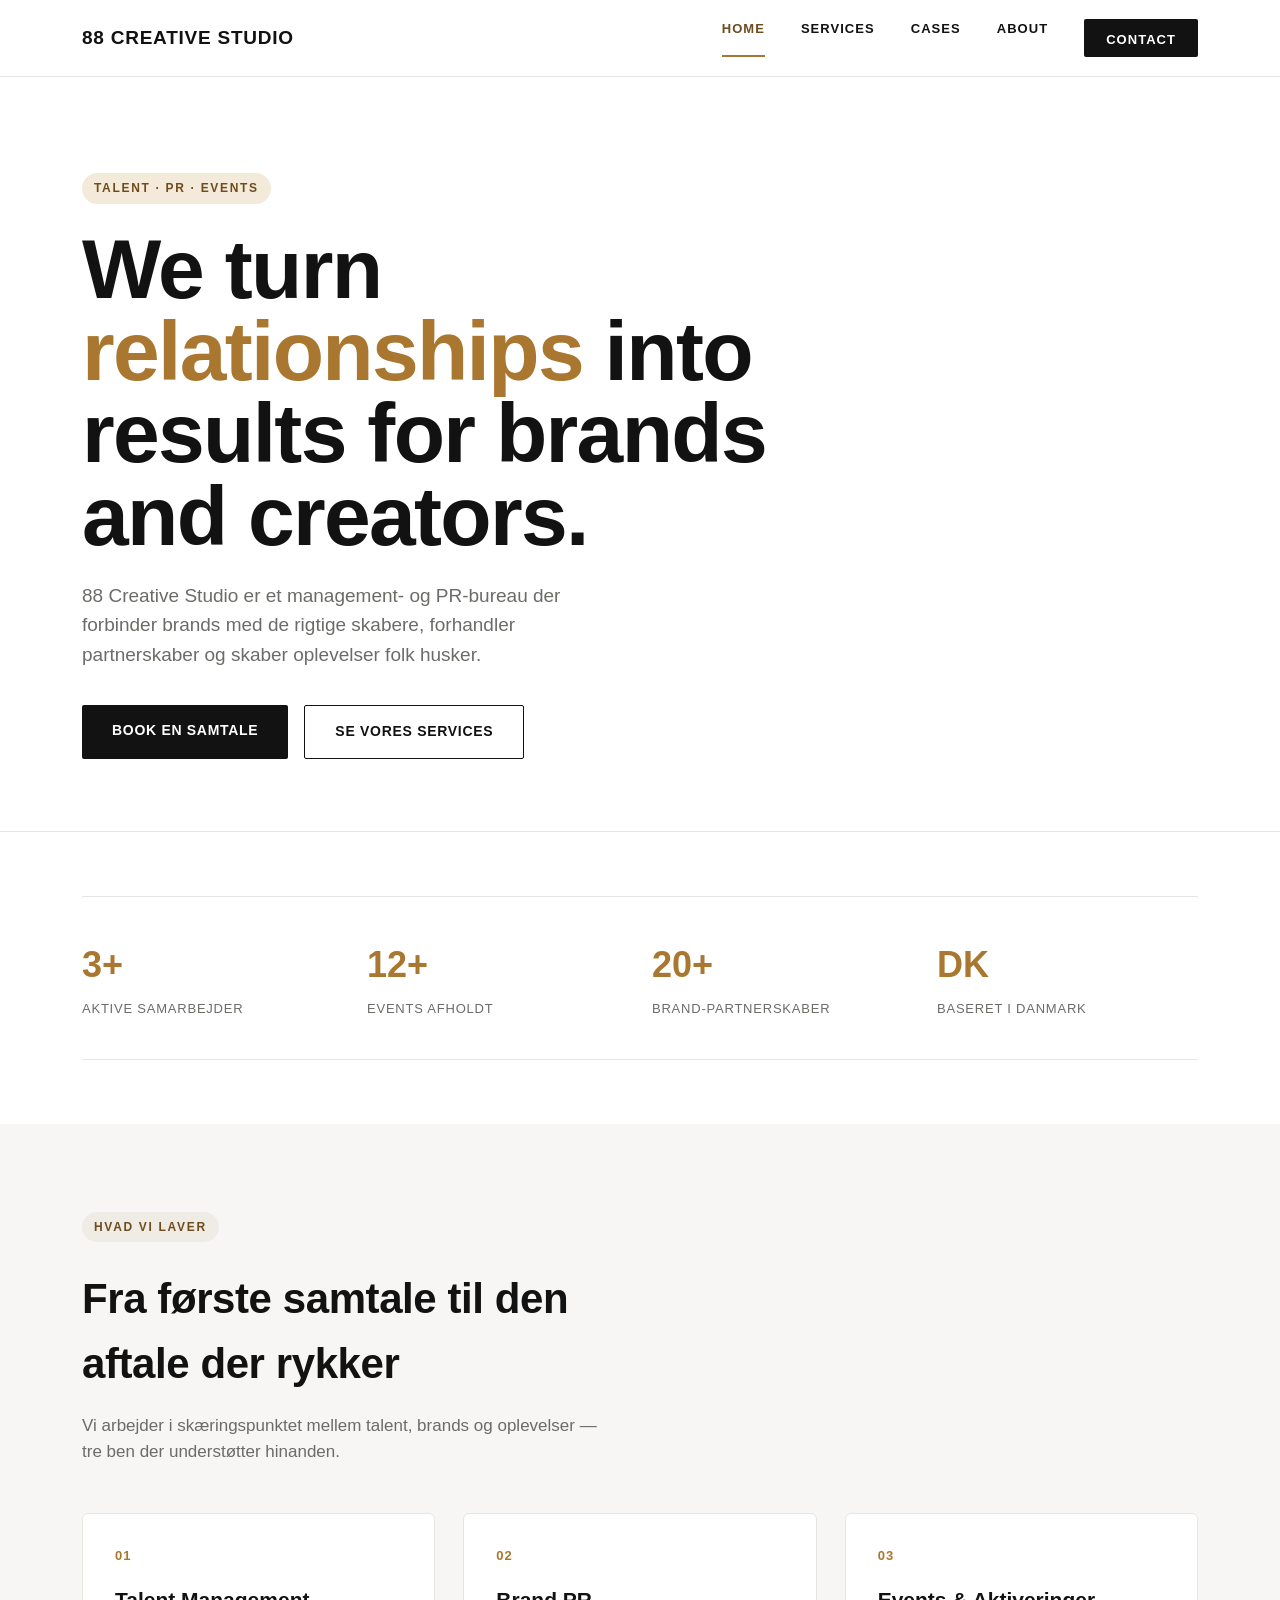
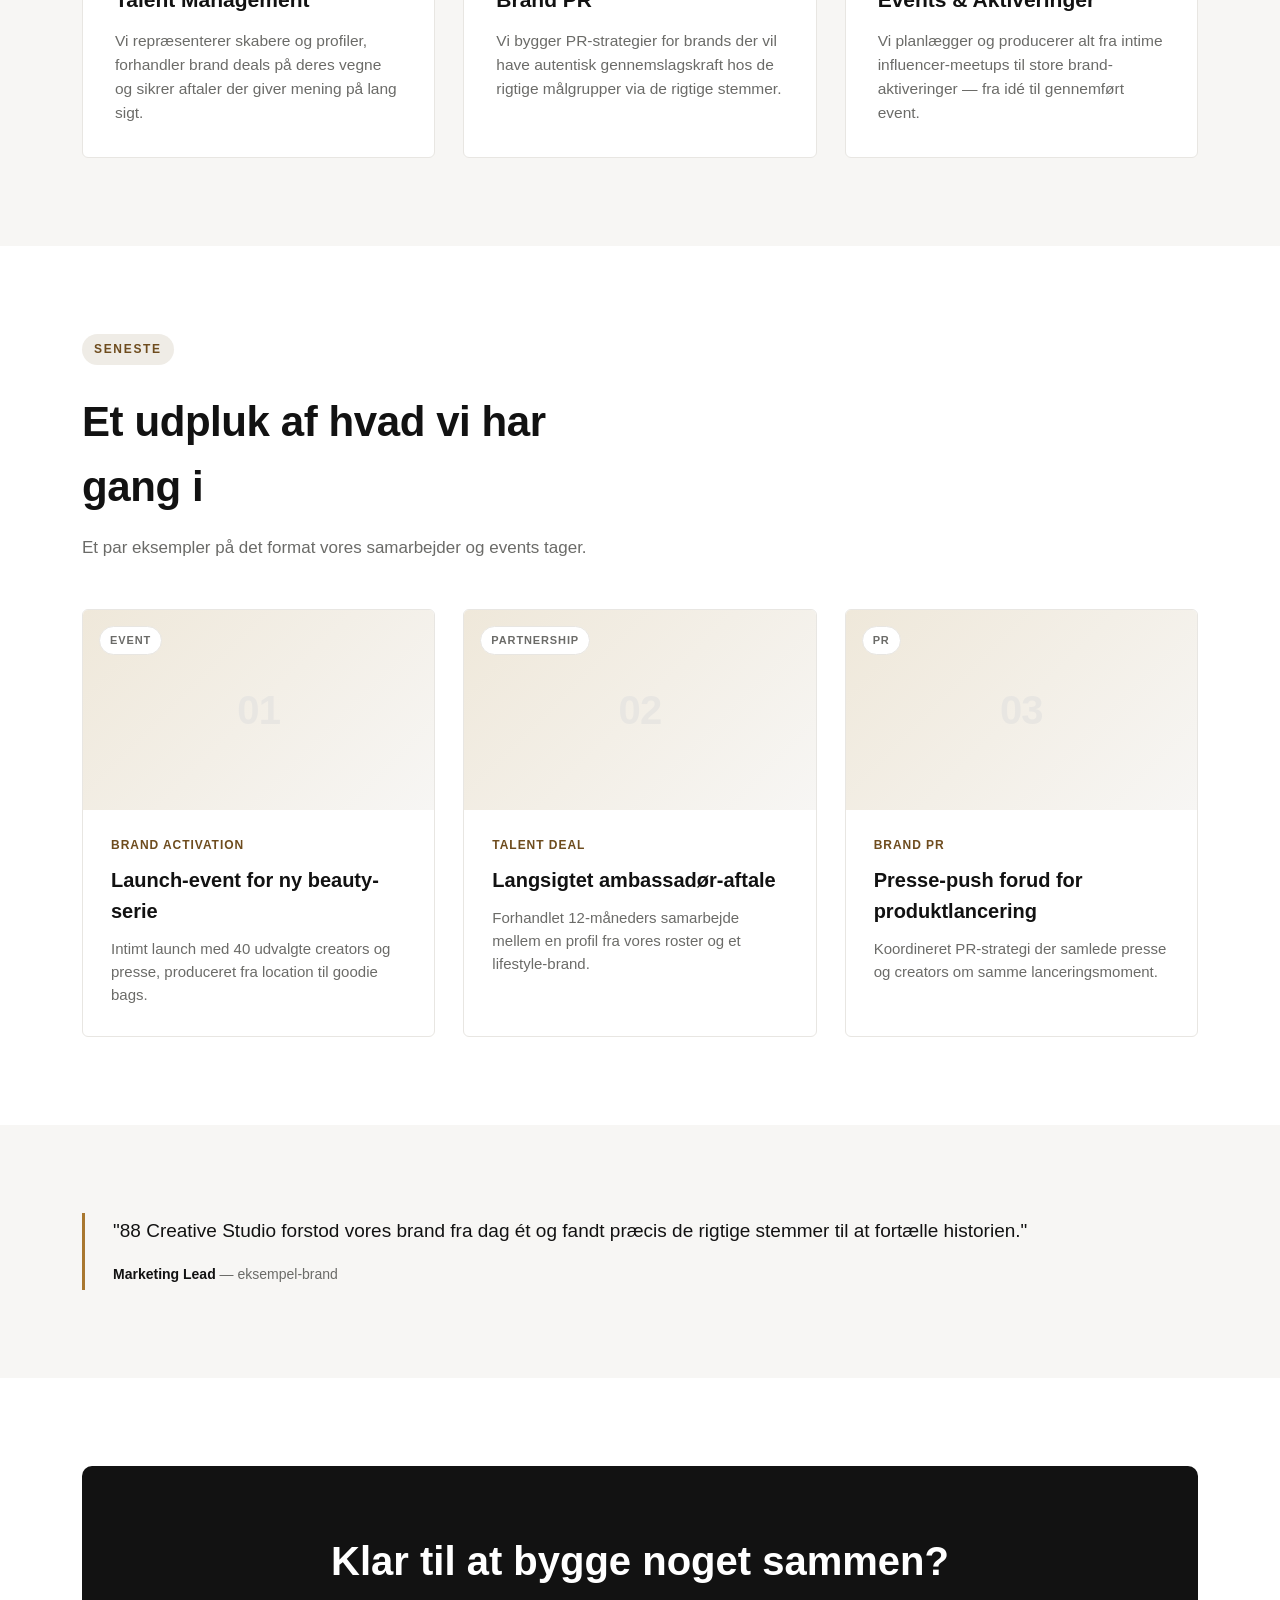
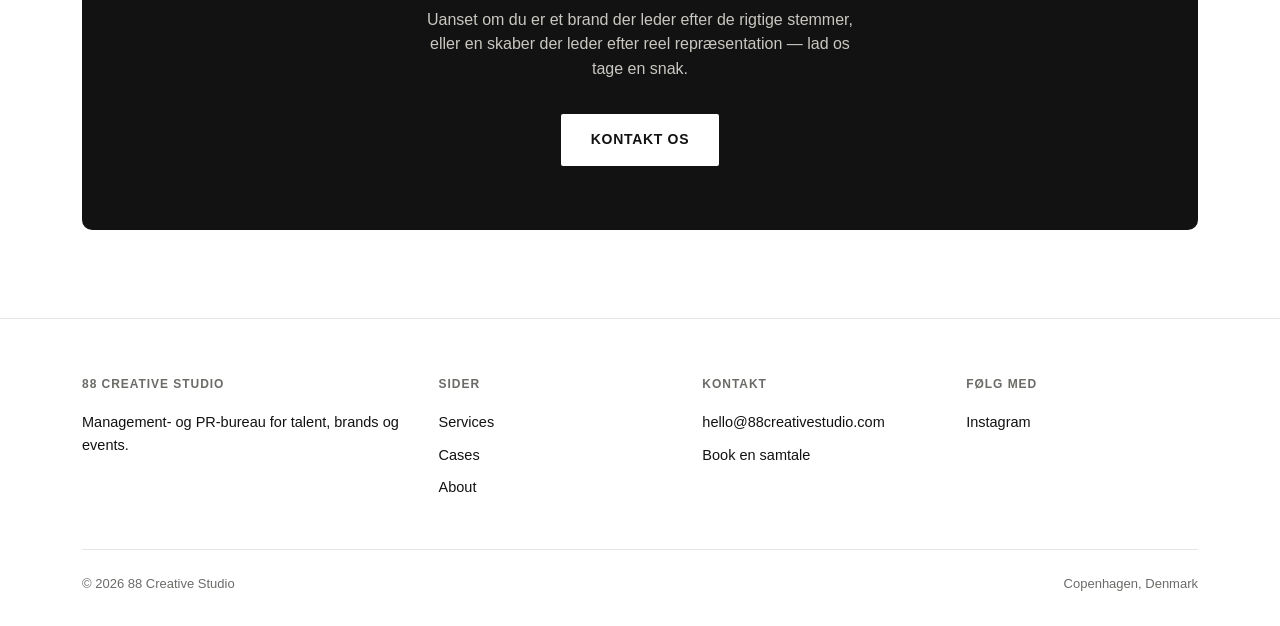
==== index.html @ 0e3fe238 "Remove dot from logo, plain '88 Creative Studio'" ====
<!DOCTYPE html>
<html lang="da">
<head>
<meta charset="UTF-8">
<meta name="viewport" content="width=device-width, initial-scale=1.0">
<title>88 Creative Studio — Talent, PR & Events</title>
<meta name="description" content="88 Creative Studio er et management- og PR-bureau der forbinder brands med skabere, arrangerer events og bygger langsigtede partnerskaber.">
<link rel="stylesheet" href="styles.css">
</head>
<body>

<header class="site-header">
  <div class="wrap">
    <a href="index.html" class="logo">88 Creative Studio</a>
    <nav class="main-nav">
      <a href="index.html" class="active">Home</a>
      <a href="services.html">Services</a>
      <a href="cases.html">Cases</a>
      <a href="about.html">About</a>
      <a href="contact.html" class="nav-cta">Contact</a>
    </nav>
    <button class="nav-toggle" aria-label="Menu"><span></span></button>
  </div>
</header>

<section class="hero">
  <div class="wrap">
    <span class="eyebrow">Talent · PR · Events</span>
    <h1>We turn <em>relationships</em> into results for brands and creators.</h1>
    <p class="lead">88 Creative Studio er et management- og PR-bureau der forbinder brands med de rigtige skabere, forhandler partnerskaber og skaber oplevelser folk husker.</p>
    <div class="hero-actions">
      <a href="contact.html" class="btn btn-primary">Book en samtale</a>
      <a href="services.html" class="btn btn-outline">Se vores services</a>
    </div>
  </div>
</section>

<section class="tight">
  <div class="wrap">
    <div class="stats">
      <div class="stat">
        <div class="figure">3+</div>
        <div class="label">Aktive samarbejder</div>
      </div>
      <div class="stat">
        <div class="figure">12+</div>
        <div class="label">Events afholdt</div>
      </div>
      <div class="stat">
        <div class="figure">20+</div>
        <div class="label">Brand-partnerskaber</div>
      </div>
      <div class="stat">
        <div class="figure">DK</div>
        <div class="label">Baseret i Danmark</div>
      </div>
    </div>
  </div>
</section>

<section class="soft">
  <div class="wrap">
    <div class="section-head">
      <span class="eyebrow">Hvad vi laver</span>
      <h2>Fra første samtale til den aftale der rykker</h2>
      <p>Vi arbejder i skæringspunktet mellem talent, brands og oplevelser — tre ben der understøtter hinanden.</p>
    </div>
    <div class="grid-3">
      <div class="card">
        <span class="num">01</span>
        <h3>Talent Management</h3>
        <p>Vi repræsenterer skabere og profiler, forhandler brand deals på deres vegne og sikrer aftaler der giver mening på lang sigt.</p>
      </div>
      <div class="card">
        <span class="num">02</span>
        <h3>Brand PR</h3>
        <p>Vi bygger PR-strategier for brands der vil have autentisk gennemslagskraft hos de rigtige målgrupper via de rigtige stemmer.</p>
      </div>
      <div class="card">
        <span class="num">03</span>
        <h3>Events & Aktiveringer</h3>
        <p>Vi planlægger og producerer alt fra intime influencer-meetups til store brand-aktiveringer — fra idé til gennemført event.</p>
      </div>
    </div>
  </div>
</section>

<section>
  <div class="wrap">
    <div class="section-head">
      <span class="eyebrow">Seneste</span>
      <h2>Et udpluk af hvad vi har gang i</h2>
      <p>Et par eksempler på det format vores samarbejder og events tager.</p>
    </div>
    <div class="grid-3">
      <div class="case-card">
        <div class="case-media"><span class="tag">Event</span><span class="mono-mark">01</span></div>
        <div class="case-body">
          <div class="kicker">Brand Activation</div>
          <h3>Launch-event for ny beauty-serie</h3>
          <p>Intimt launch med 40 udvalgte creators og presse, produceret fra location til goodie bags.</p>
        </div>
      </div>
      <div class="case-card">
        <div class="case-media"><span class="tag">Partnership</span><span class="mono-mark">02</span></div>
        <div class="case-body">
          <div class="kicker">Talent Deal</div>
          <h3>Langsigtet ambassadør-aftale</h3>
          <p>Forhandlet 12-måneders samarbejde mellem en profil fra vores roster og et lifestyle-brand.</p>
        </div>
      </div>
      <div class="case-card">
        <div class="case-media"><span class="tag">PR</span><span class="mono-mark">03</span></div>
        <div class="case-body">
          <div class="kicker">Brand PR</div>
          <h3>Presse-push forud for produktlancering</h3>
          <p>Koordineret PR-strategi der samlede presse og creators om samme lanceringsmoment.</p>
        </div>
      </div>
    </div>
  </div>
</section>

<section class="soft">
  <div class="wrap">
    <div class="quote-card">
      <p class="quote">"88 Creative Studio forstod vores brand fra dag ét og fandt præcis de rigtige stemmer til at fortælle historien."</p>
      <div class="who"><strong>Marketing Lead</strong> — eksempel-brand</div>
    </div>
  </div>
</section>

<section>
  <div class="wrap">
    <div class="cta-band">
      <h2>Klar til at bygge noget sammen?</h2>
      <p>Uanset om du er et brand der leder efter de rigtige stemmer, eller en skaber der leder efter reel repræsentation — lad os tage en snak.</p>
      <a href="contact.html" class="btn btn-primary" style="background:#fff;color:#121212;">Kontakt os</a>
    </div>
  </div>
</section>

<footer class="site-footer">
  <div class="wrap">
    <div class="footer-grid">
      <div>
        <h4>88 Creative Studio</h4>
        <p class="muted">Management- og PR-bureau for talent, brands og events.</p>
      </div>
      <div>
        <h4>Sider</h4>
        <a href="services.html">Services</a>
        <a href="cases.html">Cases</a>
        <a href="about.html">About</a>
      </div>
      <div>
        <h4>Kontakt</h4>
        <a href="mailto:hello@88creativestudio.com">hello@88creativestudio.com</a>
        <a href="contact.html">Book en samtale</a>
      </div>
      <div>
        <h4>Følg med</h4>
        <a href="https://instagram.com/88creativestudio" target="_blank" rel="noopener">Instagram</a>
      </div>
    </div>
    <div class="footer-bottom">
      <span>&copy; 2026 88 Creative Studio</span>
      <span>Copenhagen, Denmark</span>
    </div>
  </div>
</footer>

<script src="script.js"></script>
</body>
</html>
---- styles.css ----
/* 88 Creative Studio — shared styles */

:root {
  --ink: #121212;
  --paper: #ffffff;
  --paper-soft: #f7f6f4;
  --line: #e8e6e2;
  --muted: #6b6b68;
  --accent: #a9772f;
  --accent-ink: #6e4c1e;
  --radius: 2px;
  --maxw: 1180px;
}

* { box-sizing: border-box; }

html { scroll-behavior: smooth; }

body {
  margin: 0;
  background: var(--paper);
  color: var(--ink);
  font-family: -apple-system, BlinkMacSystemFont, "Helvetica Neue", Helvetica, Arial, sans-serif;
  font-size: 16px;
  line-height: 1.55;
  -webkit-font-smoothing: antialiased;
}

a { color: inherit; text-decoration: none; }

img { max-width: 100%; display: block; }

.wrap {
  max-width: var(--maxw);
  margin: 0 auto;
  padding: 0 32px;
}

/* ---------- Header ---------- */

.site-header {
  position: sticky;
  top: 0;
  z-index: 50;
  background: rgba(255, 255, 255, 0.98);
  border-bottom: 1px solid var(--line);
}

.site-header .wrap {
  display: flex;
  align-items: center;
  justify-content: space-between;
  height: 76px;
}

.logo {
  font-weight: 800;
  font-size: 19px;
  letter-spacing: 0.04em;
  text-transform: uppercase;
}

.logo span { color: var(--accent); }

.main-nav {
  display: flex;
  gap: 36px;
}

.main-nav a {
  font-size: 13px;
  font-weight: 600;
  letter-spacing: 0.08em;
  text-transform: uppercase;
  color: var(--ink);
  padding-bottom: 4px;
  border-bottom: 2px solid transparent;
  transition: border-color 0.2s ease, color 0.2s ease;
}

.main-nav a:hover,
.main-nav a.active {
  color: var(--accent-ink);
  border-bottom-color: var(--accent);
}

.nav-cta {
  font-size: 13px;
  font-weight: 700;
  letter-spacing: 0.06em;
  text-transform: uppercase;
  background: var(--ink);
  color: var(--paper) !important;
  padding: 11px 22px;
  border-radius: var(--radius);
  transition: background 0.2s ease;
}

.nav-cta:hover { background: var(--accent-ink); }

.nav-toggle {
  display: none;
  background: none;
  border: none;
  cursor: pointer;
  padding: 8px;
}

.nav-toggle span,
.nav-toggle span::before,
.nav-toggle span::after {
  display: block;
  width: 24px;
  height: 2px;
  background: var(--ink);
  position: relative;
  transition: transform 0.2s ease;
}

.nav-toggle span::before,
.nav-toggle span::after {
  content: "";
  position: absolute;
  left: 0;
}
.nav-toggle span::before { top: -7px; }
.nav-toggle span::after { top: 7px; }

/* ---------- Hero ---------- */

.hero {
  padding: 96px 0 72px;
  border-bottom: 1px solid var(--line);
}

.eyebrow {
  display: inline-block;
  font-size: 12px;
  font-weight: 700;
  letter-spacing: 0.14em;
  text-transform: uppercase;
  color: var(--accent-ink);
  background: #f4ead9;
  padding: 6px 12px;
  border-radius: 999px;
  margin-bottom: 24px;
}

.hero h1 {
  font-size: clamp(44px, 7vw, 84px);
  font-weight: 800;
  letter-spacing: -0.02em;
  line-height: 0.98;
  margin: 0 0 24px;
  max-width: 16ch;
}

.hero h1 em {
  font-style: normal;
  color: var(--accent);
}

.hero p.lead {
  font-size: 19px;
  color: var(--muted);
  max-width: 52ch;
  margin: 0 0 36px;
}

.hero-actions { display: flex; gap: 16px; flex-wrap: wrap; }

/* ---------- Buttons ---------- */

.btn {
  display: inline-block;
  font-size: 14px;
  font-weight: 700;
  letter-spacing: 0.05em;
  text-transform: uppercase;
  padding: 15px 30px;
  border-radius: var(--radius);
  transition: background 0.2s ease, color 0.2s ease, border-color 0.2s ease;
}

.btn-primary {
  background: var(--ink);
  color: var(--paper);
}
.btn-primary:hover { background: var(--accent-ink); }

.btn-outline {
  border: 1.5px solid var(--ink);
  color: var(--ink);
}
.btn-outline:hover { background: var(--ink); color: var(--paper); }

/* ---------- Sections ---------- */

section { padding: 88px 0; }
section.tight { padding: 64px 0; }
section.soft { background: var(--paper-soft); }
section.dark {
  background: var(--ink);
  color: var(--paper);
}
section.dark .muted { color: #b8b6b1; }

.section-head {
  max-width: 60ch;
  margin: 0 0 48px;
}

.section-head .eyebrow { background: #efece6; }

.section-head h2 {
  font-size: clamp(28px, 4vw, 42px);
  font-weight: 800;
  letter-spacing: -0.01em;
  margin: 0 0 16px;
}

.section-head p { color: var(--muted); font-size: 17px; margin: 0; }

.muted { color: var(--muted); }

/* ---------- Grids / Cards ---------- */

.grid-3 {
  display: grid;
  grid-template-columns: repeat(3, 1fr);
  gap: 28px;
}

.grid-2 {
  display: grid;
  grid-template-columns: repeat(2, 1fr);
  gap: 28px;
}

.card {
  background: var(--paper);
  border: 1px solid var(--line);
  border-radius: 6px;
  padding: 32px;
}

.card .num {
  font-size: 13px;
  font-weight: 700;
  color: var(--accent);
  letter-spacing: 0.08em;
  margin-bottom: 18px;
  display: block;
}

.card h3 {
  font-size: 21px;
  font-weight: 800;
  margin: 0 0 12px;
}

.card p { color: var(--muted); margin: 0; font-size: 15.5px; }

.card-list {
  margin: 18px 0 0;
  padding: 0;
  list-style: none;
}
.card-list li {
  padding: 6px 0 6px 20px;
  position: relative;
  font-size: 14.5px;
  color: var(--muted);
}
.card-list li::before {
  content: "";
  position: absolute;
  left: 0;
  top: 15px;
  width: 6px;
  height: 6px;
  background: var(--accent);
  border-radius: 50%;
}

/* ---------- Stats ---------- */

.stats {
  display: grid;
  grid-template-columns: repeat(4, 1fr);
  gap: 24px;
  border-top: 1px solid var(--line);
  border-bottom: 1px solid var(--line);
  padding: 40px 0;
}

.stat .figure {
  font-size: 36px;
  font-weight: 800;
  color: var(--accent);
}
.stat .label {
  font-size: 13px;
  color: var(--muted);
  text-transform: uppercase;
  letter-spacing: 0.06em;
  margin-top: 6px;
}

/* ---------- Case cards ---------- */

.case-card {
  border: 1px solid var(--line);
  border-radius: 6px;
  overflow: hidden;
  background: var(--paper);
}

.case-media {
  height: 200px;
  background: linear-gradient(135deg, #efe8da, #f7f6f4);
  display: flex;
  align-items: center;
  justify-content: center;
  position: relative;
}

.case-media .tag {
  position: absolute;
  top: 16px;
  left: 16px;
  font-size: 11px;
  font-weight: 700;
  letter-spacing: 0.08em;
  text-transform: uppercase;
  background: var(--paper);
  border: 1px solid var(--line);
  padding: 5px 10px;
  border-radius: 999px;
  color: var(--muted);
}

.case-media .mono-mark {
  font-size: 40px;
  font-weight: 800;
  color: var(--line);
  letter-spacing: -0.02em;
}

.case-body { padding: 26px 28px 30px; }

.case-body .kicker {
  font-size: 12px;
  font-weight: 700;
  color: var(--accent-ink);
  text-transform: uppercase;
  letter-spacing: 0.08em;
  margin-bottom: 10px;
}

.case-body h3 { font-size: 20px; font-weight: 800; margin: 0 0 10px; }
.case-body p { color: var(--muted); font-size: 15px; margin: 0; }

/* ---------- Quote / testimonial ---------- */

.quote-card {
  border-left: 3px solid var(--accent);
  padding: 4px 0 4px 28px;
}
.quote-card p.quote {
  font-size: 19px;
  font-weight: 500;
  line-height: 1.5;
  margin: 0 0 18px;
}
.quote-card .who { font-size: 14px; color: var(--muted); }
.quote-card .who strong { color: var(--ink); }

/* ---------- CTA band ---------- */

.cta-band {
  background: var(--ink);
  color: var(--paper);
  border-radius: 10px;
  padding: 64px;
  text-align: center;
}
.cta-band h2 {
  font-size: clamp(28px, 4vw, 40px);
  font-weight: 800;
  margin: 0 0 16px;
}
.cta-band p { color: #c9c7c1; max-width: 50ch; margin: 0 auto 32px; }

/* ---------- Footer ---------- */

.site-footer {
  border-top: 1px solid var(--line);
  padding: 56px 0 32px;
}

.footer-grid {
  display: grid;
  grid-template-columns: 1.4fr 1fr 1fr 1fr;
  gap: 32px;
  margin-bottom: 40px;
}

.footer-grid h4 {
  font-size: 12px;
  font-weight: 700;
  text-transform: uppercase;
  letter-spacing: 0.08em;
  color: var(--muted);
  margin: 0 0 18px;
}

.footer-grid a, .footer-grid p {
  display: block;
  font-size: 14.5px;
  margin: 0 0 10px;
  color: var(--ink);
}

.footer-grid a:hover { color: var(--accent-ink); }

.footer-bottom {
  display: flex;
  justify-content: space-between;
  align-items: center;
  border-top: 1px solid var(--line);
  padding-top: 24px;
  font-size: 13px;
  color: var(--muted);
}

/* ---------- Forms ---------- */

.form-row { display: grid; grid-template-columns: 1fr 1fr; gap: 20px; margin-bottom: 20px; }
.form-field { display: flex; flex-direction: column; gap: 8px; }
.form-field.full { grid-column: 1 / -1; }
.form-field label {
  font-size: 12px;
  font-weight: 700;
  text-transform: uppercase;
  letter-spacing: 0.06em;
  color: var(--muted);
}
.form-field input,
.form-field select,
.form-field textarea {
  border: 1px solid var(--line);
  border-radius: var(--radius);
  padding: 13px 14px;
  font-size: 15px;
  font-family: inherit;
  background: var(--paper-soft);
}
.form-field textarea { resize: vertical; min-height: 120px; }
.form-field input:focus,
.form-field select:focus,
.form-field textarea:focus {
  outline: none;
  border-color: var(--accent);
  background: var(--paper);
}

/* ---------- Page hero (inner pages) ---------- */

.page-hero {
  padding: 64px 0 56px;
  border-bottom: 1px solid var(--line);
}
.page-hero h1 {
  font-size: clamp(36px, 5vw, 58px);
  font-weight: 800;
  letter-spacing: -0.01em;
  margin: 0 0 18px;
}
.page-hero p { font-size: 18px; color: var(--muted); max-width: 56ch; margin: 0; }

/* ---------- Responsive ---------- */

@media (max-width: 900px) {
  .main-nav { display: none; }
  .nav-toggle { display: block; }
  .grid-3, .grid-2, .footer-grid, .stats, .form-row { grid-template-columns: 1fr; }
  .cta-band { padding: 44px 28px; }
}

@media (max-width: 900px) {
  .site-header.open .main-nav {
    display: flex;
    flex-direction: column;
    position: fixed;
    top: 76px;
    left: 0;
    right: 0;
    bottom: 0;
    background: var(--paper);
    padding: 28px 32px;
    gap: 22px;
    overflow-y: auto;
  }

  .site-header.open .main-nav a {
    font-size: 15px;
  }
}
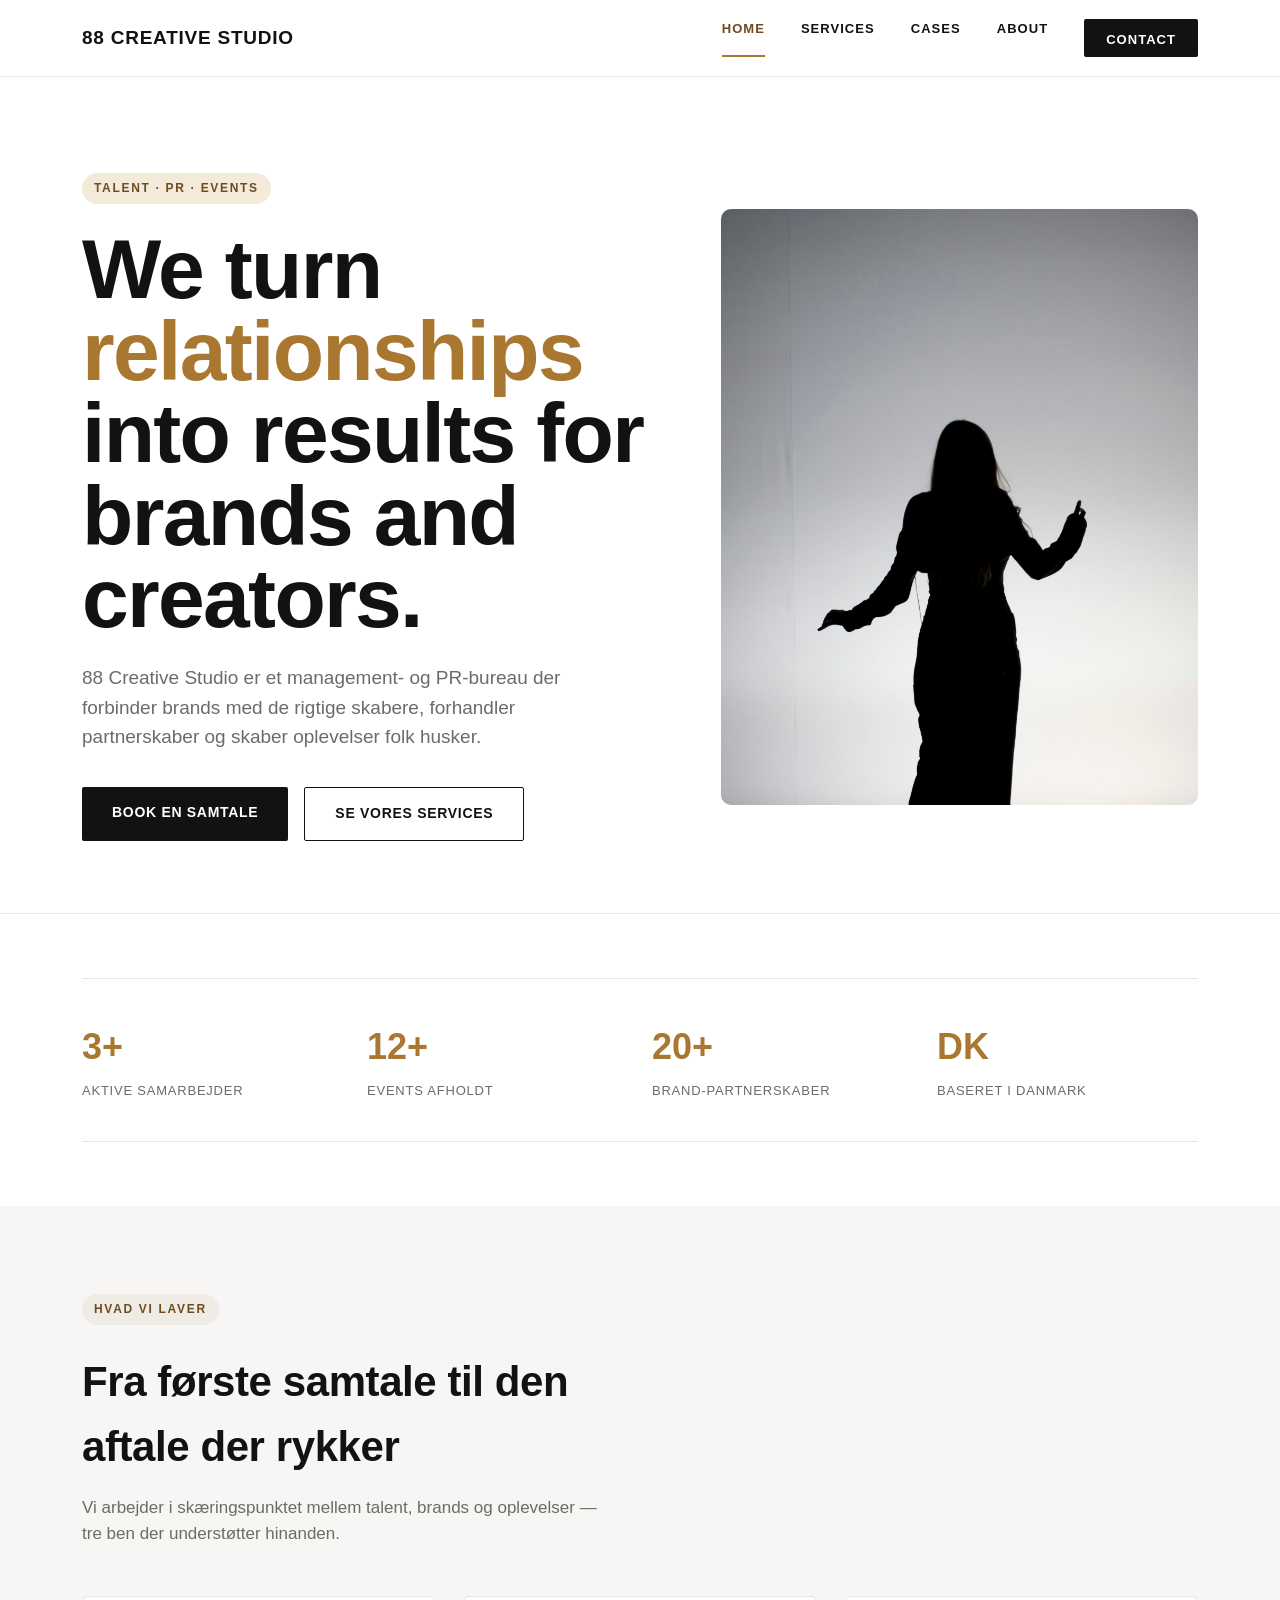
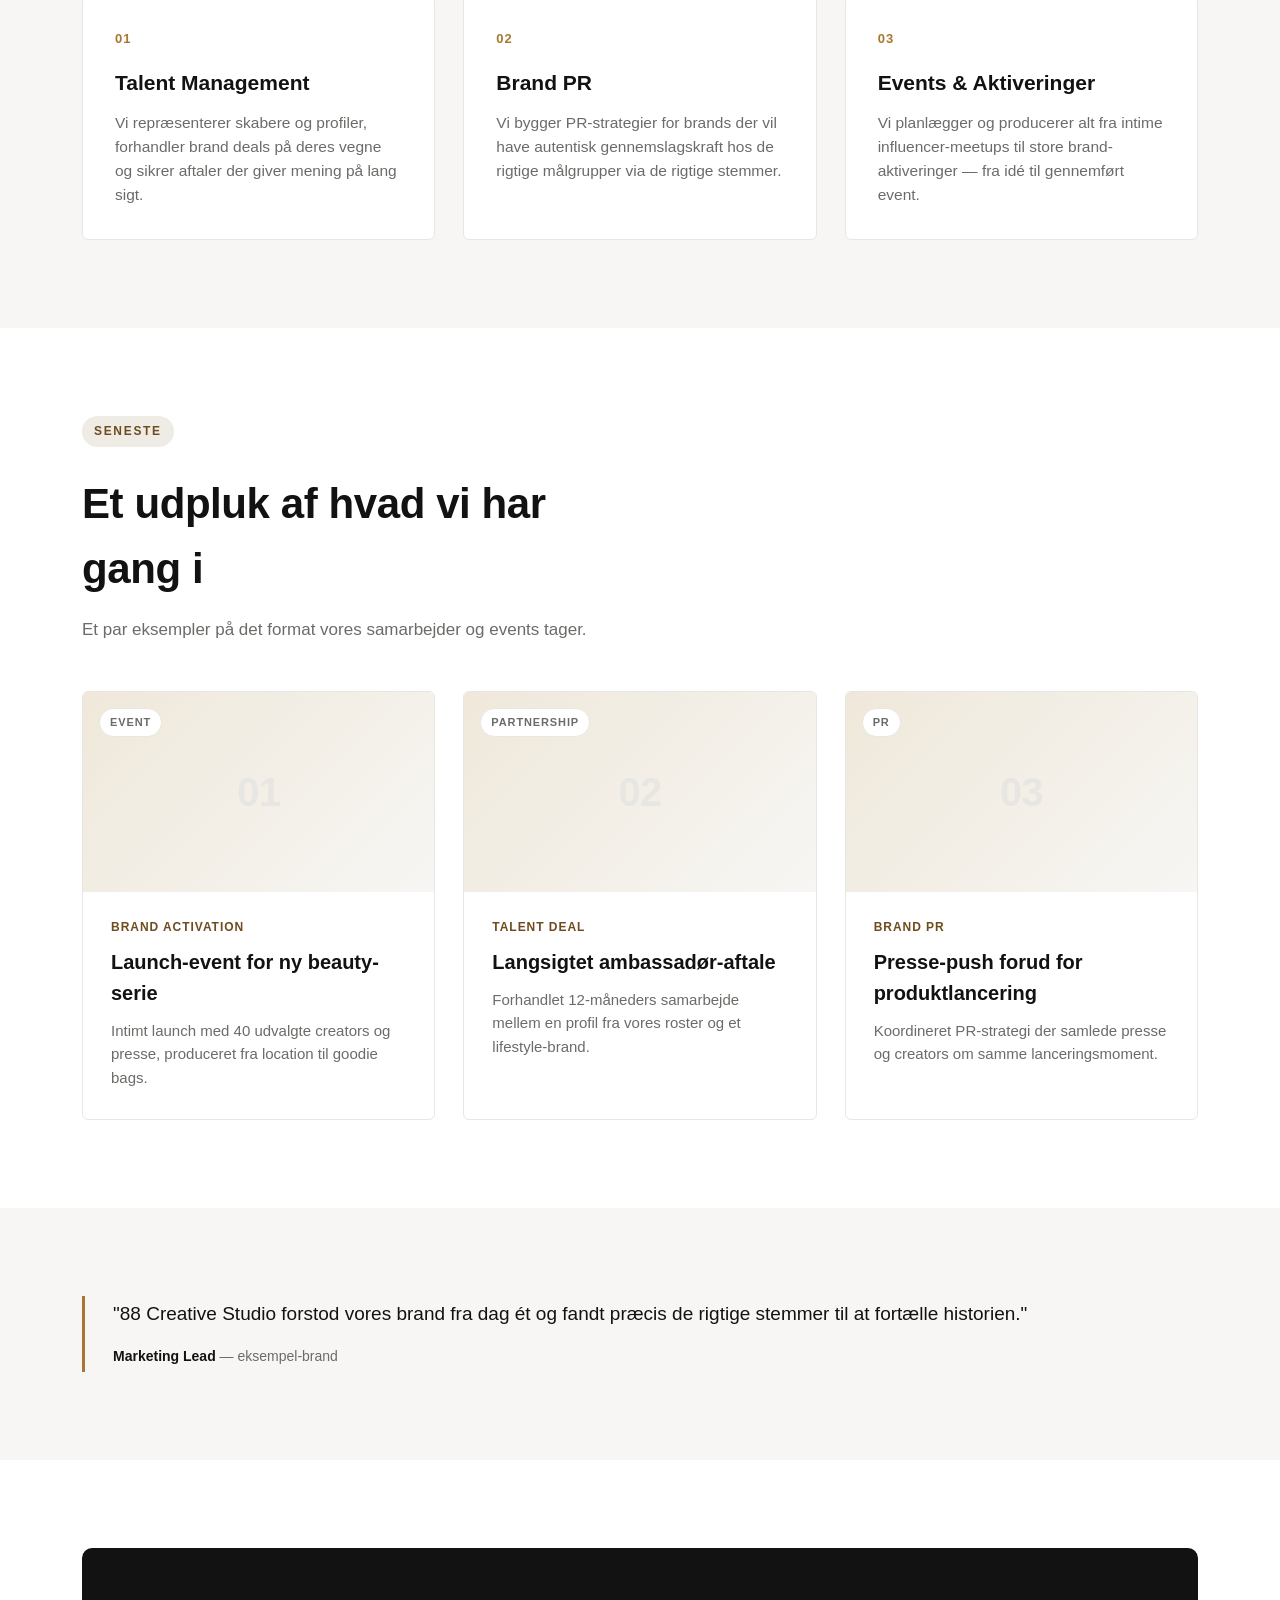
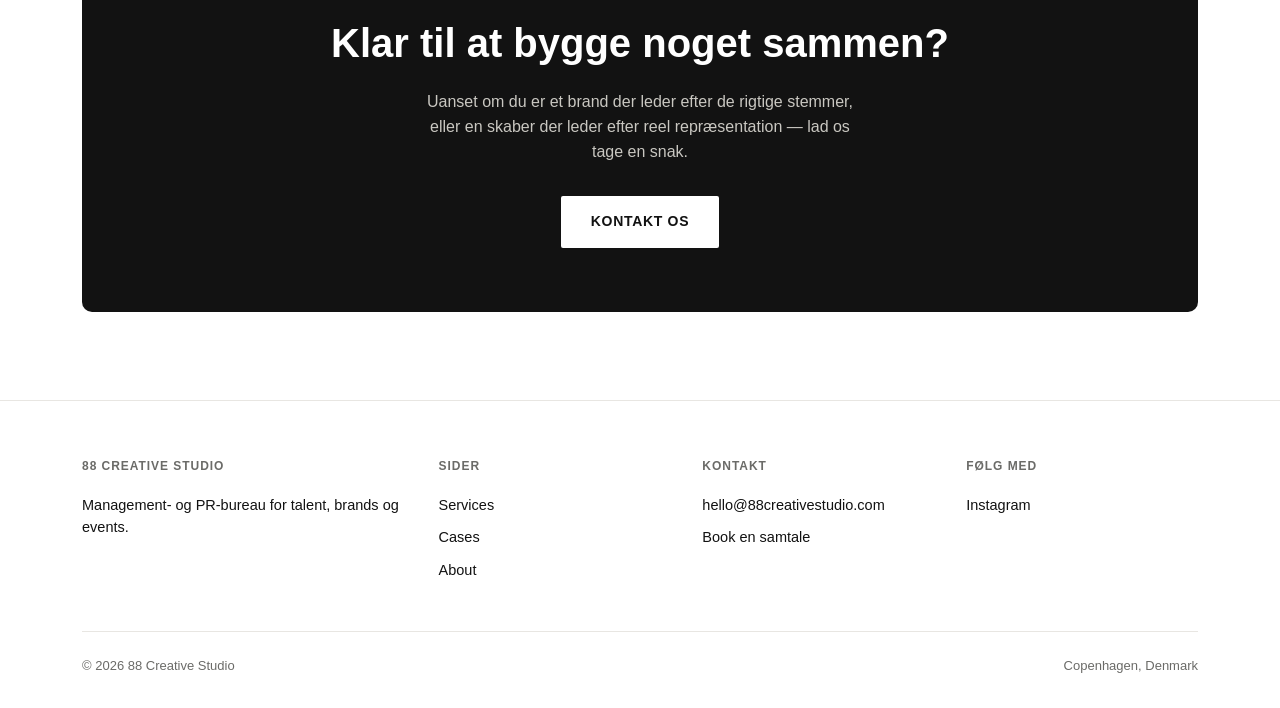
==== commit 79f70109: "Add editorial photography, favicon, social preview, robots/sitemap/404" ====
--- a/index.html
+++ b/index.html
@@ -5,6 +5,14 @@
 <meta name="viewport" content="width=device-width, initial-scale=1.0">
 <title>88 Creative Studio — Talent, PR & Events</title>
 <meta name="description" content="88 Creative Studio er et management- og PR-bureau der forbinder brands med skabere, arrangerer events og bygger langsigtede partnerskaber.">
+<link rel="icon" type="image/png" href="assets/favicon.png">
+<link rel="apple-touch-icon" href="assets/apple-touch-icon.png">
+<meta property="og:type" content="website">
+<meta property="og:title" content="88 Creative Studio — Talent, PR & Events">
+<meta property="og:description" content="88 Creative Studio er et management- og PR-bureau der forbinder brands med skabere, arrangerer events og bygger langsigtede partnerskaber.">
+<meta property="og:image" content="https://88creativestudio.dk/assets/og-image.png">
+<meta property="og:url" content="https://88creativestudio.dk/">
+<meta name="twitter:card" content="summary_large_image">
 <link rel="stylesheet" href="styles.css">
 </head>
 <body>
@@ -25,12 +33,19 @@
 
 <section class="hero">
   <div class="wrap">
-    <span class="eyebrow">Talent · PR · Events</span>
-    <h1>We turn <em>relationships</em> into results for brands and creators.</h1>
-    <p class="lead">88 Creative Studio er et management- og PR-bureau der forbinder brands med de rigtige skabere, forhandler partnerskaber og skaber oplevelser folk husker.</p>
-    <div class="hero-actions">
-      <a href="contact.html" class="btn btn-primary">Book en samtale</a>
-      <a href="services.html" class="btn btn-outline">Se vores services</a>
+    <div class="hero-split">
+      <div>
+        <span class="eyebrow">Talent · PR · Events</span>
+        <h1>We turn <em>relationships</em> into results for brands and creators.</h1>
+        <p class="lead">88 Creative Studio er et management- og PR-bureau der forbinder brands med de rigtige skabere, forhandler partnerskaber og skaber oplevelser folk husker.</p>
+        <div class="hero-actions">
+          <a href="contact.html" class="btn btn-primary">Book en samtale</a>
+          <a href="services.html" class="btn btn-outline">Se vores services</a>
+        </div>
+      </div>
+      <div class="hero-media">
+        <img src="assets/photos/hero-silhouette.jpg" alt="" loading="eager">
+      </div>
     </div>
   </div>
 </section>
@@ -160,7 +175,7 @@
       </div>
       <div>
         <h4>Følg med</h4>
-        <a href="https://instagram.com/88creativestudio" target="_blank" rel="noopener">Instagram</a>
+        <a href="https://www.instagram.com/88creativestudio_/" target="_blank" rel="noopener">Instagram</a>
       </div>
     </div>
     <div class="footer-bottom">
--- a/styles.css
+++ b/styles.css
@@ -168,6 +168,72 @@
 }
 
 .hero-actions { display: flex; gap: 16px; flex-wrap: wrap; }
+
+/* ---------- Hero / page-hero split with image ---------- */
+
+.hero-split {
+  display: grid;
+  grid-template-columns: 1.1fr 0.9fr;
+  gap: 56px;
+  align-items: center;
+}
+
+.hero-media {
+  position: relative;
+  border-radius: 10px;
+  overflow: hidden;
+  aspect-ratio: 4 / 5;
+  background: var(--paper-soft);
+}
+
+.hero-media img {
+  width: 100%;
+  height: 100%;
+  object-fit: cover;
+  display: block;
+}
+
+.hero-media.dark img { filter: grayscale(0.15); }
+
+.hero-media .media-caption {
+  position: absolute;
+  left: 18px;
+  bottom: 18px;
+  color: #fff;
+  font-size: 11px;
+  font-weight: 700;
+  letter-spacing: 0.1em;
+  text-transform: uppercase;
+  background: rgba(0,0,0,0.45);
+  padding: 6px 12px;
+  border-radius: 999px;
+  backdrop-filter: blur(4px);
+}
+
+.page-hero .hero-split { align-items: center; }
+.page-hero .hero-media { aspect-ratio: 16 / 10; }
+
+@media (max-width: 900px) {
+  .hero-split { grid-template-columns: 1fr; gap: 32px; }
+  .hero-media { aspect-ratio: 16 / 11; order: -1; }
+}
+
+/* ---------- Founder avatar ---------- */
+
+.founder-avatar {
+  width: 64px;
+  height: 64px;
+  border-radius: 50%;
+  background: var(--ink);
+  color: var(--paper);
+  display: flex;
+  align-items: center;
+  justify-content: center;
+  font-weight: 800;
+  font-size: 22px;
+  letter-spacing: -0.02em;
+  margin-bottom: 18px;
+}
 
 /* ---------- Buttons ---------- */
 
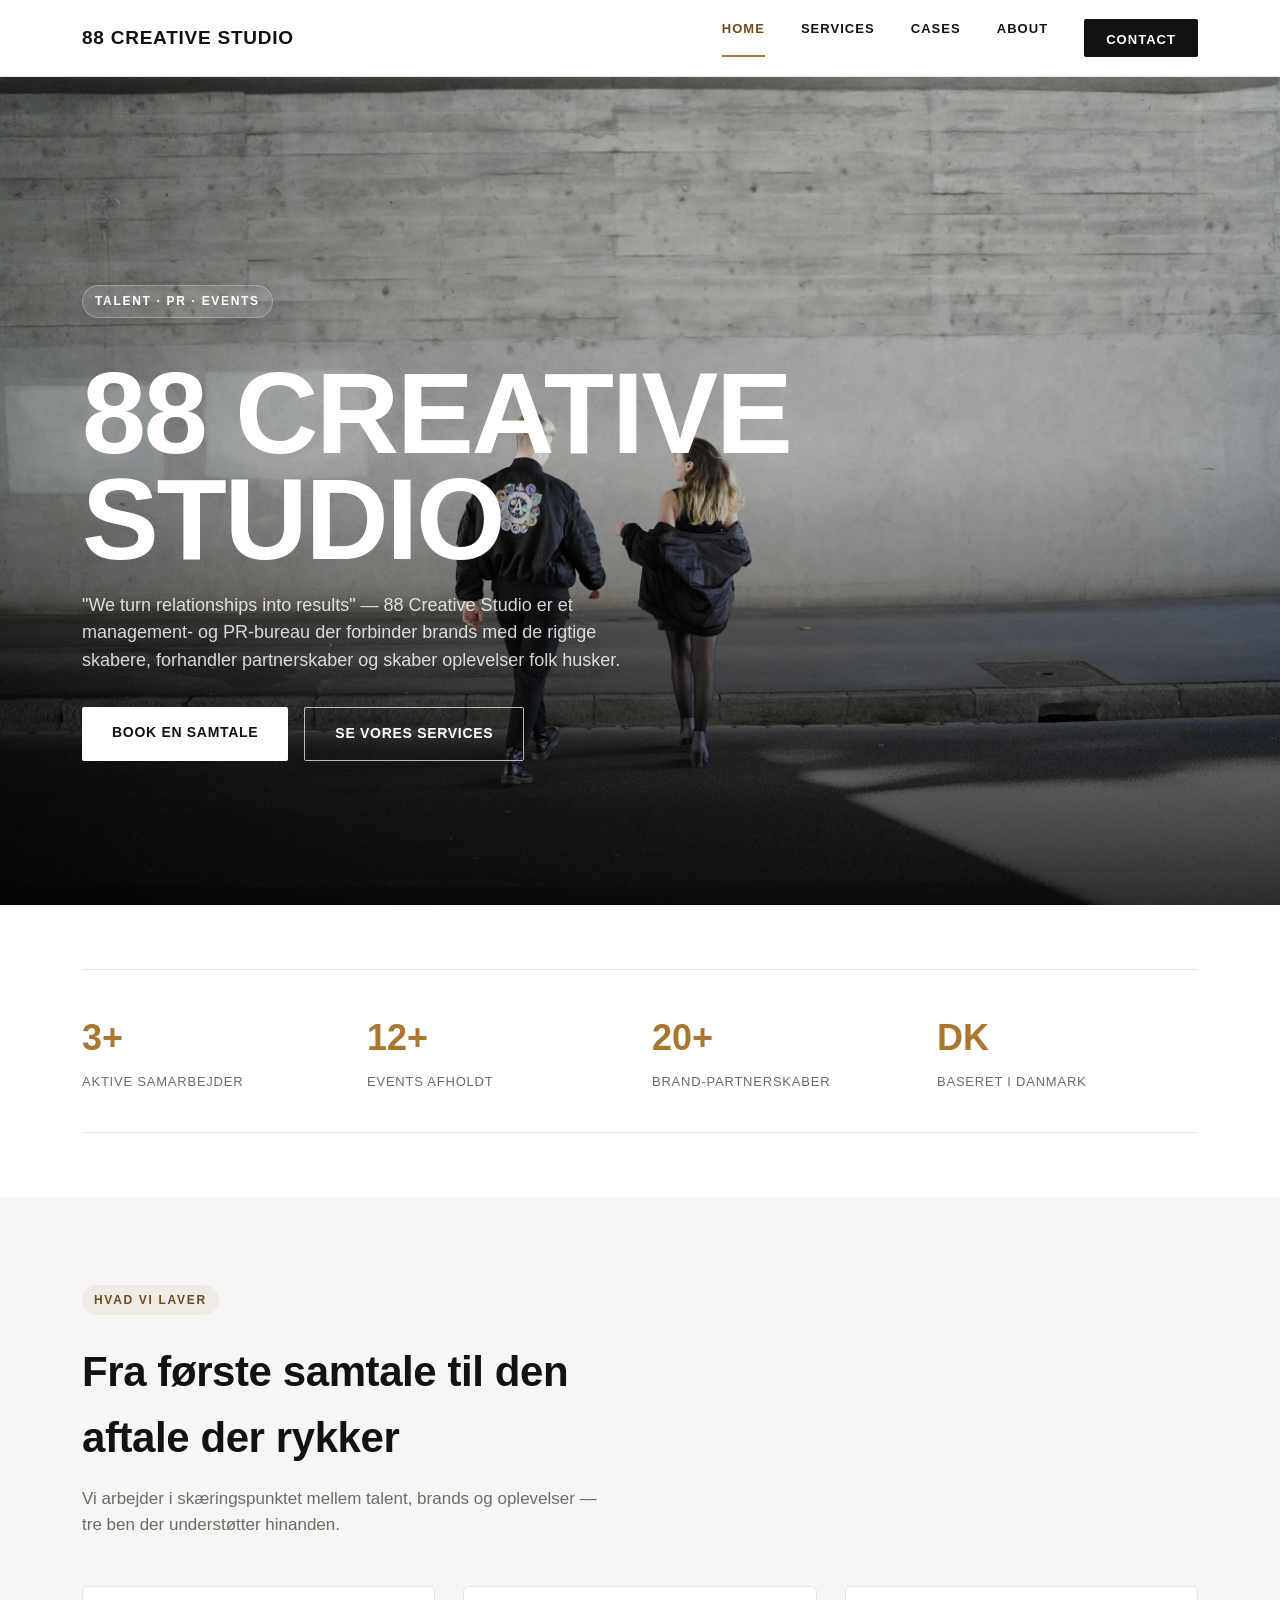
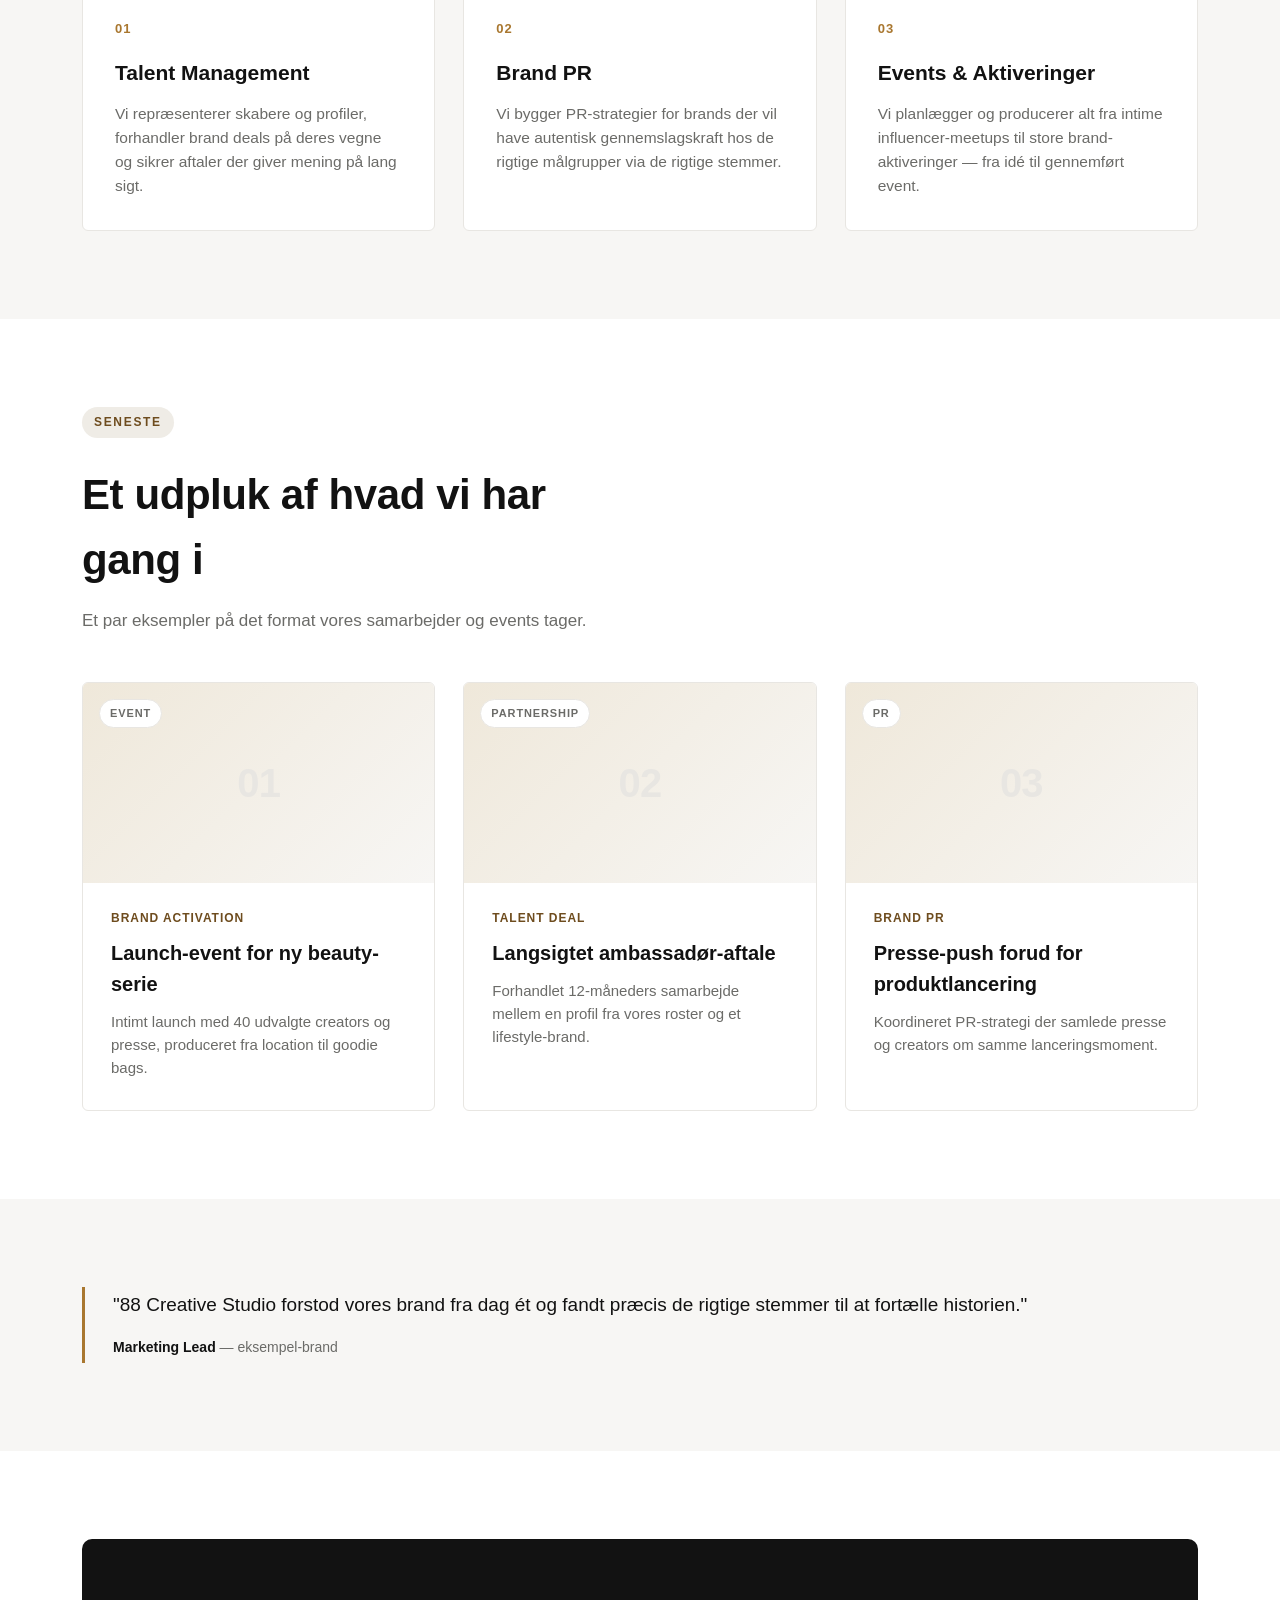
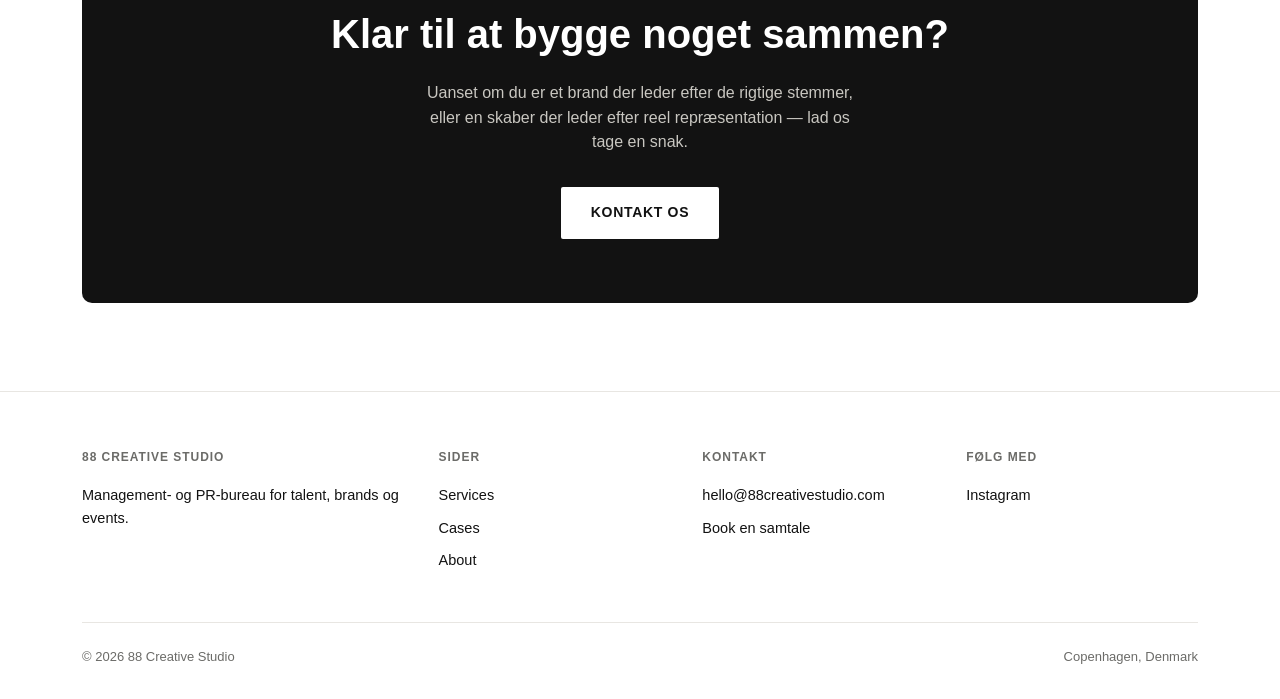
==== commit 299e5e31: "Full-bleed photo hero on homepage, matching editorial reference style" ====
--- a/index.html
+++ b/index.html
@@ -31,21 +31,15 @@
   </div>
 </header>
 
-<section class="hero">
+<section class="hero-fullbleed">
+  <img src="assets/photos/hero-fullbleed.jpg" alt="" loading="eager">
   <div class="wrap">
-    <div class="hero-split">
-      <div>
-        <span class="eyebrow">Talent · PR · Events</span>
-        <h1>We turn <em>relationships</em> into results for brands and creators.</h1>
-        <p class="lead">88 Creative Studio er et management- og PR-bureau der forbinder brands med de rigtige skabere, forhandler partnerskaber og skaber oplevelser folk husker.</p>
-        <div class="hero-actions">
-          <a href="contact.html" class="btn btn-primary">Book en samtale</a>
-          <a href="services.html" class="btn btn-outline">Se vores services</a>
-        </div>
-      </div>
-      <div class="hero-media">
-        <img src="assets/photos/hero-silhouette.jpg" alt="" loading="eager">
-      </div>
+    <span class="eyebrow">Talent · PR · Events</span>
+    <h1 class="mark">88 Creative<br>Studio</h1>
+    <p class="lead">"We turn relationships into results" — 88 Creative Studio er et management- og PR-bureau der forbinder brands med de rigtige skabere, forhandler partnerskaber og skaber oplevelser folk husker.</p>
+    <div class="hero-actions">
+      <a href="contact.html" class="btn btn-primary-light">Book en samtale</a>
+      <a href="services.html" class="btn btn-outline-light">Se vores services</a>
     </div>
   </div>
 </section>
--- a/styles.css
+++ b/styles.css
@@ -131,6 +131,85 @@
 .hero {
   padding: 96px 0 72px;
   border-bottom: 1px solid var(--line);
+}
+
+/* ---------- Full-bleed photo hero ---------- */
+
+.hero-fullbleed {
+  position: relative;
+  min-height: 88vh;
+  display: flex;
+  align-items: flex-end;
+  background: var(--ink);
+  overflow: hidden;
+}
+
+.hero-fullbleed img {
+  position: absolute;
+  inset: 0;
+  width: 100%;
+  height: 100%;
+  object-fit: cover;
+  object-position: center 30%;
+}
+
+.hero-fullbleed::after {
+  content: "";
+  position: absolute;
+  inset: 0;
+  background: linear-gradient(180deg, rgba(0,0,0,0.05) 0%, rgba(0,0,0,0.15) 45%, rgba(0,0,0,0.82) 100%);
+}
+
+.hero-fullbleed .wrap {
+  position: relative;
+  z-index: 2;
+  width: 100%;
+  padding-bottom: 56px;
+  padding-top: 120px;
+}
+
+.hero-fullbleed .eyebrow {
+  background: rgba(255,255,255,0.12);
+  color: #fff;
+  border: 1px solid rgba(255,255,255,0.25);
+}
+
+.hero-fullbleed .mark {
+  font-size: clamp(52px, 9vw, 148px);
+  font-weight: 800;
+  letter-spacing: -0.02em;
+  line-height: 0.92;
+  color: #fff;
+  margin: 18px 0 20px;
+  text-transform: uppercase;
+}
+
+.hero-fullbleed .mark em {
+  font-style: normal;
+  color: var(--accent);
+}
+
+.hero-fullbleed p.lead {
+  color: rgba(255,255,255,0.82);
+  font-size: 18px;
+  max-width: 56ch;
+  margin: 0 0 32px;
+}
+
+.btn-outline-light {
+  border: 1.5px solid rgba(255,255,255,0.7);
+  color: #fff;
+}
+.btn-outline-light:hover { background: #fff; color: var(--ink); }
+.btn-primary-light {
+  background: #fff;
+  color: var(--ink);
+}
+.btn-primary-light:hover { background: rgba(255,255,255,0.85); }
+
+@media (max-width: 900px) {
+  .hero-fullbleed { min-height: 72vh; }
+  .hero-fullbleed .wrap { padding-top: 90px; }
 }
 
 .eyebrow {
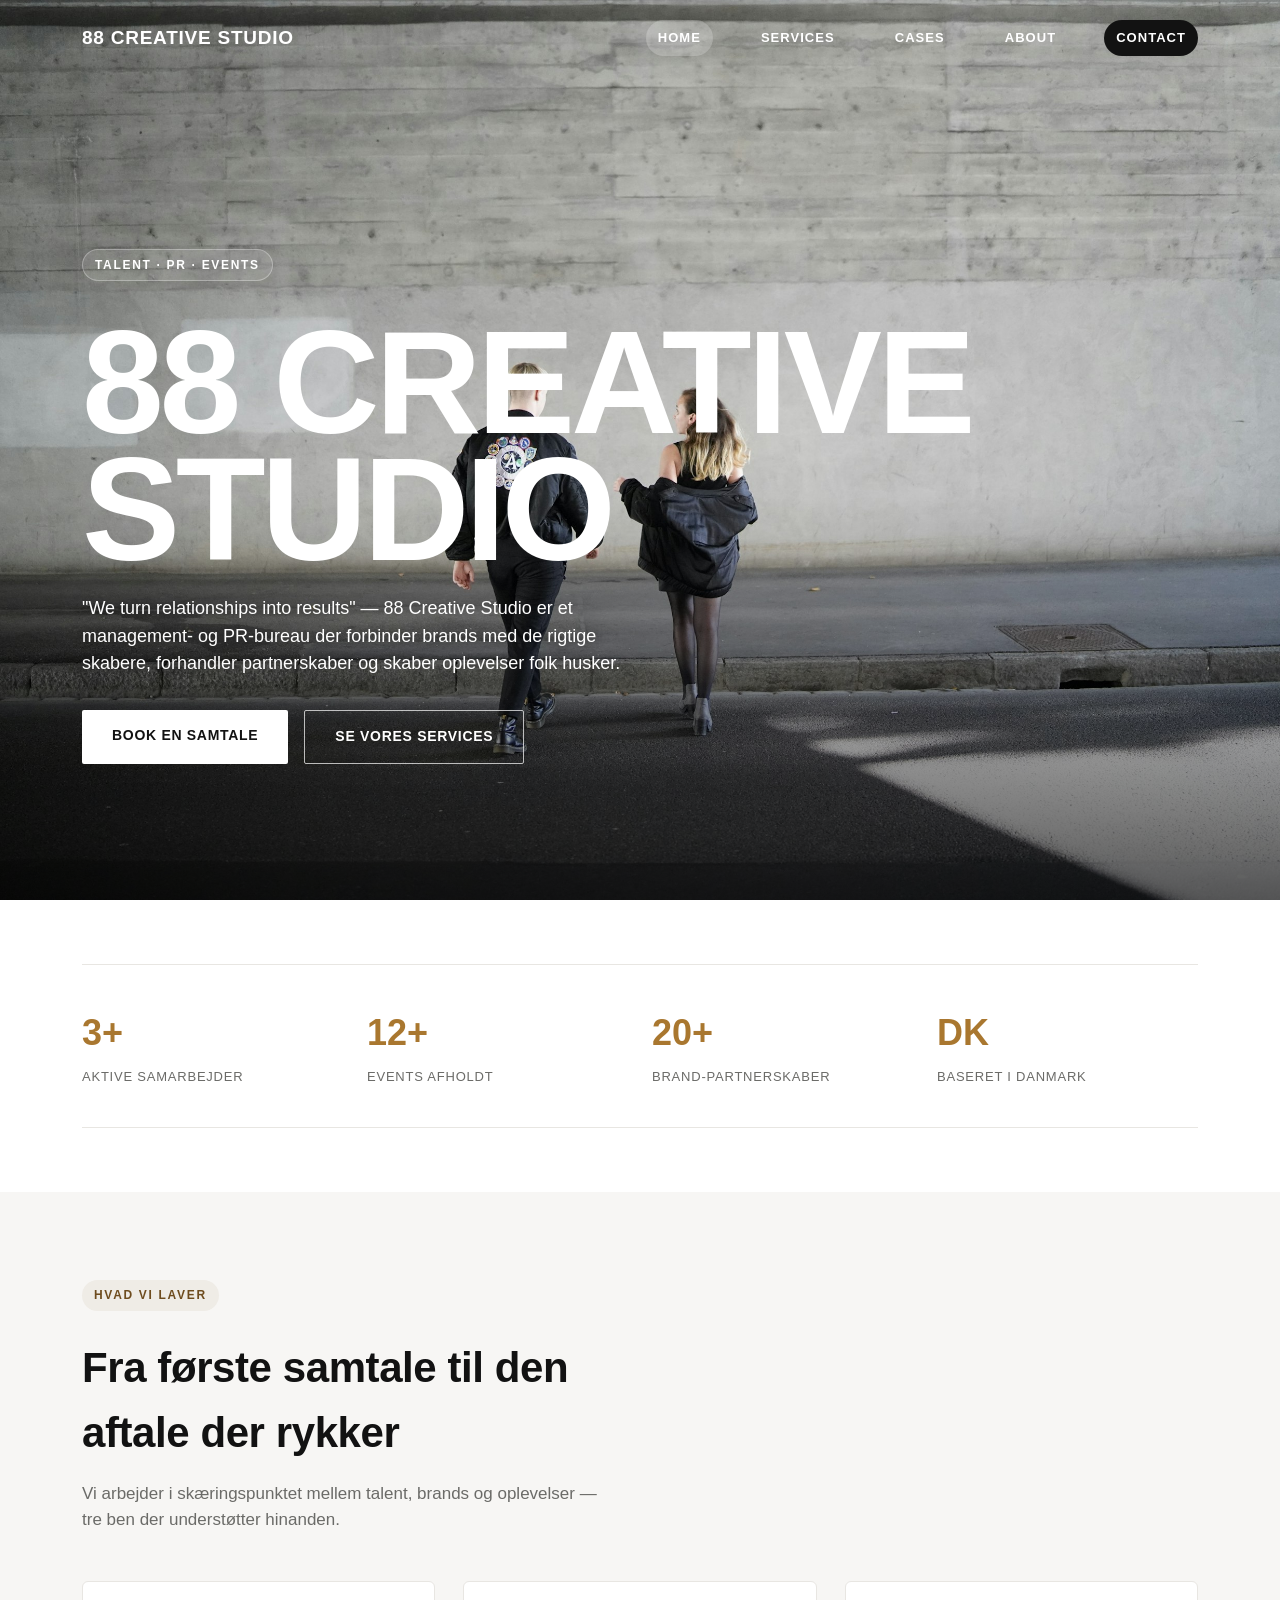
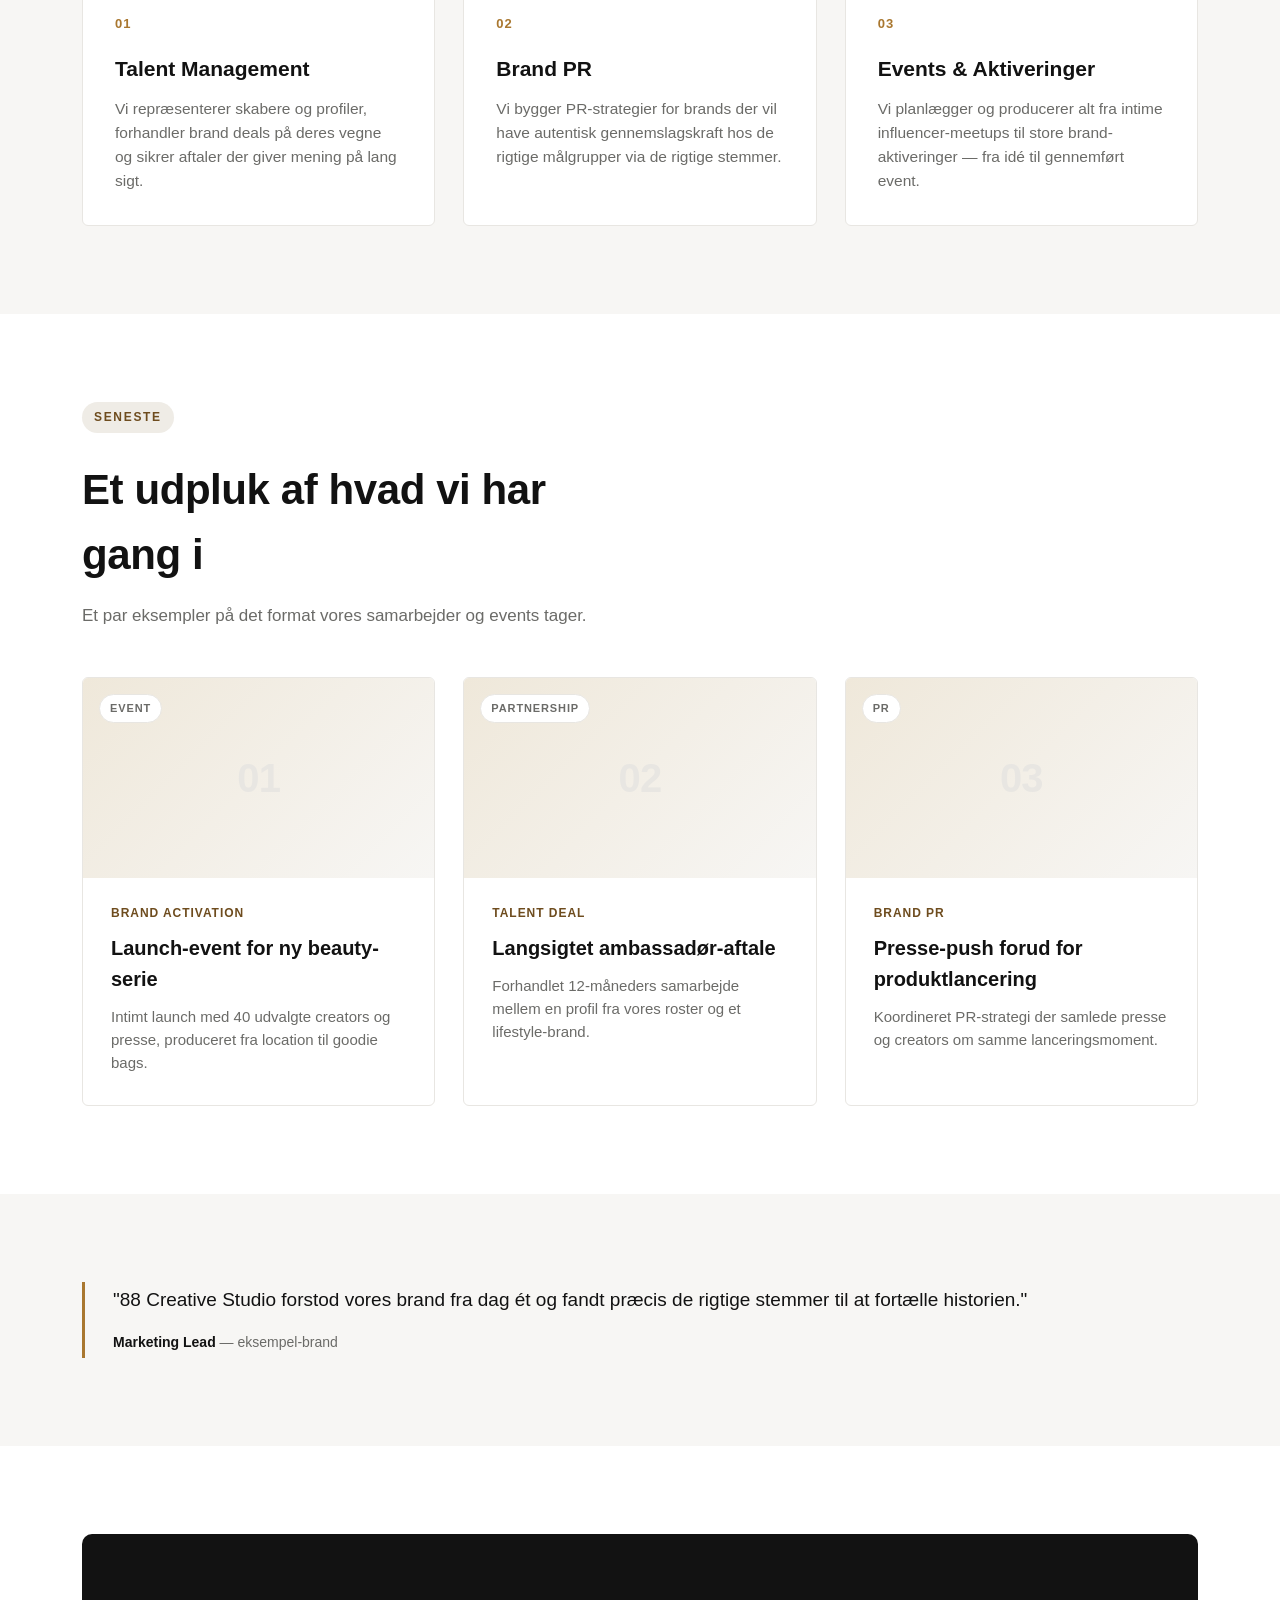
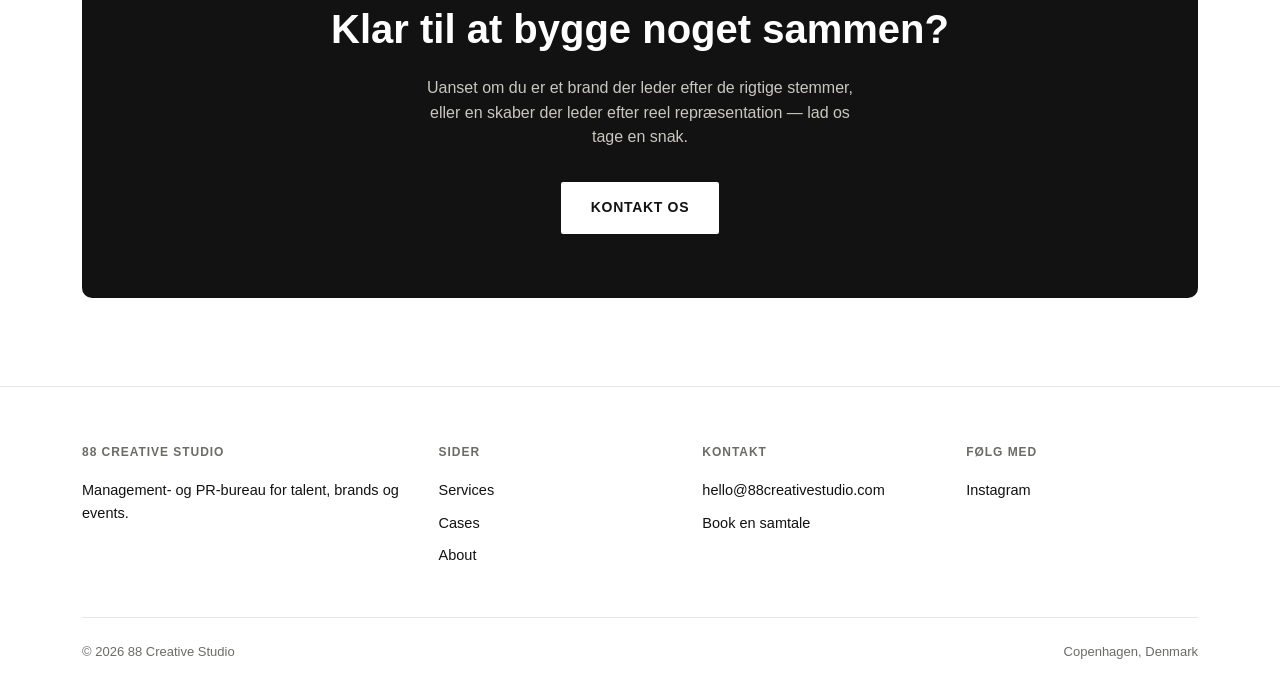
==== commit da89c8e2: "Transparent see-through header on homepage, blends over full-bleed photo" ====
--- a/index.html
+++ b/index.html
@@ -17,7 +17,7 @@
 </head>
 <body>
 
-<header class="site-header">
+<header class="site-header transparent-header">
   <div class="wrap">
     <a href="index.html" class="logo">88 Creative Studio</a>
     <nav class="main-nav">
--- a/styles.css
+++ b/styles.css
@@ -126,6 +126,60 @@
 .nav-toggle span::before { top: -7px; }
 .nav-toggle span::after { top: 7px; }
 
+/* ---------- Transparent / see-through header ---------- */
+
+.site-header.transparent-header {
+  position: fixed;
+  top: 0;
+  left: 0;
+  right: 0;
+  background: transparent;
+  border-bottom: none;
+}
+
+.site-header.transparent-header .logo,
+.site-header.transparent-header .main-nav a {
+  color: #fff;
+  mix-blend-mode: difference;
+}
+
+.site-header.transparent-header .logo span { color: #fff; }
+
+.site-header.transparent-header .main-nav a {
+  padding: 8px 12px;
+  border-radius: 999px;
+  border-bottom: none;
+  transition: background 0.2s ease;
+}
+
+.site-header.transparent-header .main-nav a:hover,
+.site-header.transparent-header .main-nav a.active {
+  background: rgba(255,255,255,0.22);
+  color: #fff;
+}
+
+.site-header.transparent-header .nav-toggle span,
+.site-header.transparent-header .nav-toggle span::before,
+.site-header.transparent-header .nav-toggle span::after {
+  background: #fff;
+  mix-blend-mode: difference;
+}
+
+.site-header.transparent-header.open {
+  background: var(--paper);
+}
+.site-header.transparent-header.open .logo,
+.site-header.transparent-header.open .main-nav a {
+  color: var(--ink);
+  mix-blend-mode: normal;
+}
+.site-header.transparent-header.open .nav-toggle span,
+.site-header.transparent-header.open .nav-toggle span::before,
+.site-header.transparent-header.open .nav-toggle span::after {
+  background: var(--ink);
+  mix-blend-mode: normal;
+}
+
 /* ---------- Hero ---------- */
 
 .hero {
@@ -137,7 +191,7 @@
 
 .hero-fullbleed {
   position: relative;
-  min-height: 88vh;
+  min-height: 100vh;
   display: flex;
   align-items: flex-end;
   background: var(--ink);
@@ -157,43 +211,47 @@
   content: "";
   position: absolute;
   inset: 0;
-  background: linear-gradient(180deg, rgba(0,0,0,0.05) 0%, rgba(0,0,0,0.15) 45%, rgba(0,0,0,0.82) 100%);
+  background: linear-gradient(180deg, rgba(0,0,0,0) 0%, rgba(0,0,0,0) 55%, rgba(0,0,0,0.65) 100%);
+  pointer-events: none;
 }
 
 .hero-fullbleed .wrap {
   position: relative;
   z-index: 2;
   width: 100%;
-  padding-bottom: 56px;
+  padding-bottom: 48px;
   padding-top: 120px;
 }
 
 .hero-fullbleed .eyebrow {
   background: rgba(255,255,255,0.12);
   color: #fff;
-  border: 1px solid rgba(255,255,255,0.25);
+  border: 1px solid rgba(255,255,255,0.3);
+  mix-blend-mode: difference;
 }
 
 .hero-fullbleed .mark {
-  font-size: clamp(52px, 9vw, 148px);
-  font-weight: 800;
-  letter-spacing: -0.02em;
-  line-height: 0.92;
+  font-size: clamp(64px, 11.5vw, 200px);
+  font-weight: 800;
+  letter-spacing: -0.03em;
+  line-height: 0.86;
   color: #fff;
-  margin: 18px 0 20px;
+  mix-blend-mode: difference;
+  margin: 14px 0 22px;
   text-transform: uppercase;
 }
 
 .hero-fullbleed .mark em {
   font-style: normal;
-  color: var(--accent);
+  color: #fff;
 }
 
 .hero-fullbleed p.lead {
-  color: rgba(255,255,255,0.82);
+  color: #fff;
   font-size: 18px;
   max-width: 56ch;
   margin: 0 0 32px;
+  text-shadow: 0 1px 12px rgba(0,0,0,0.35);
 }
 
 .btn-outline-light {
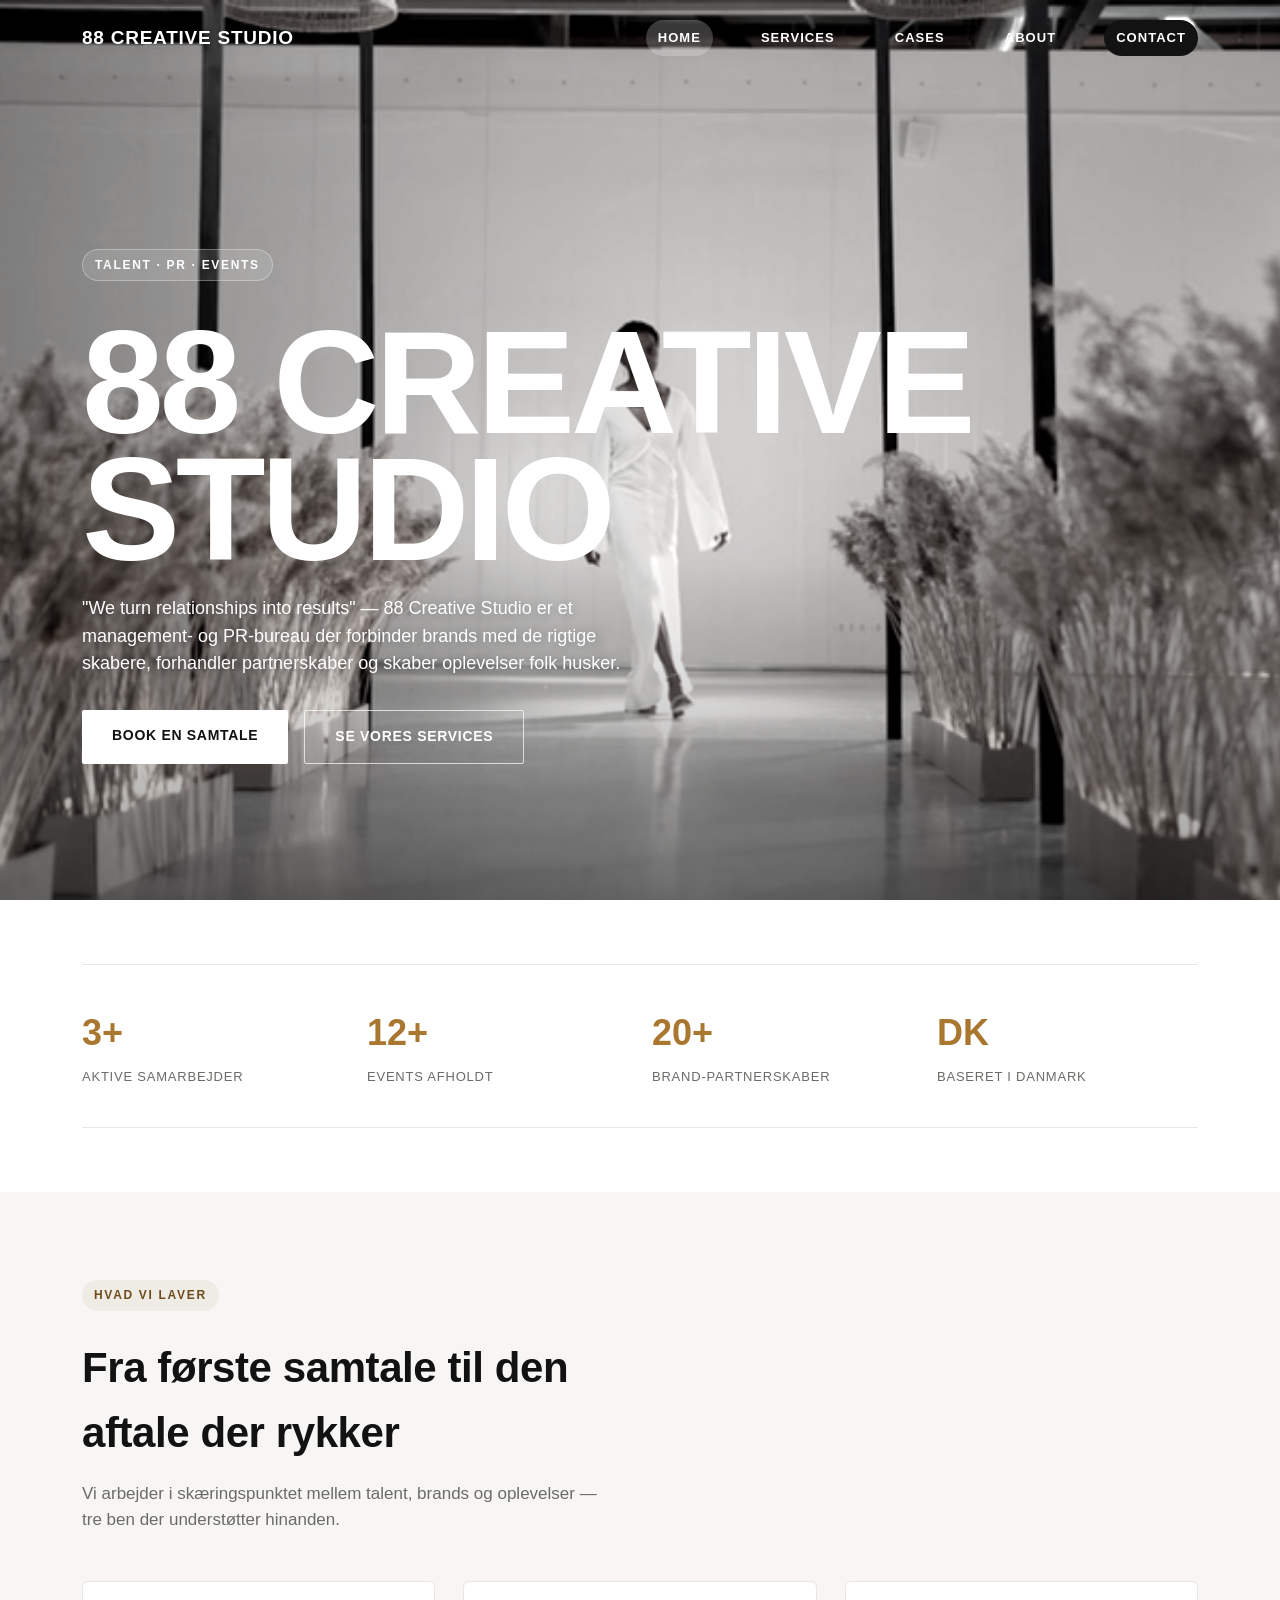
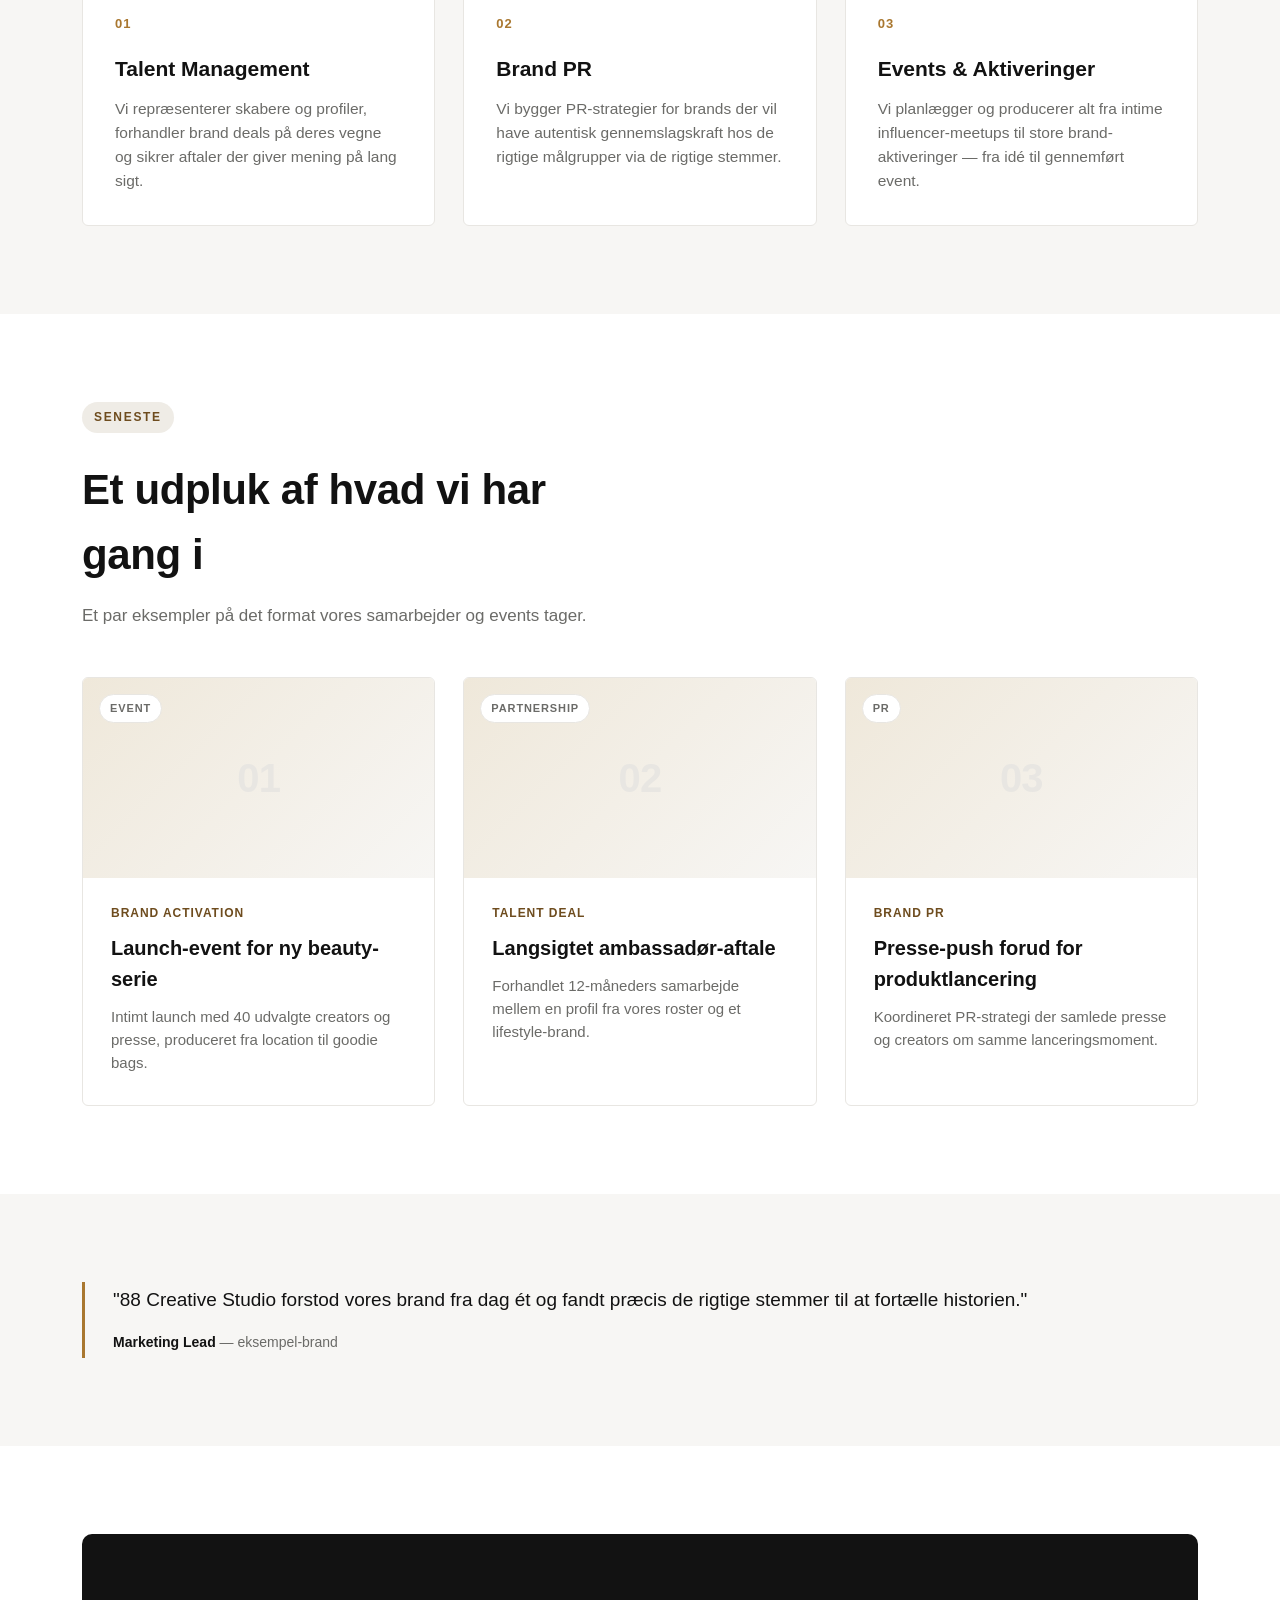
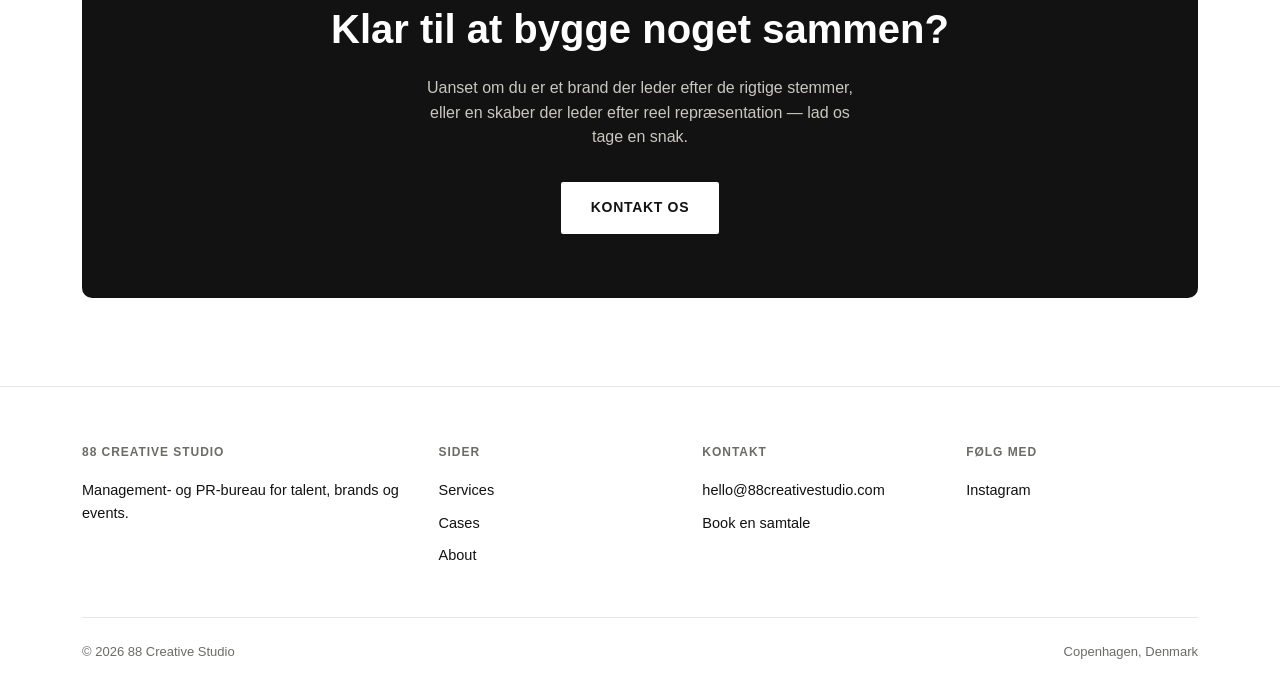
==== commit ea3b5d6f: "Hero background is now a live looping fashion show video, brighter/lighter treatment" ====
--- a/index.html
+++ b/index.html
@@ -32,7 +32,9 @@
 </header>
 
 <section class="hero-fullbleed">
-  <img src="assets/photos/hero-fullbleed.jpg" alt="" loading="eager">
+  <video autoplay muted loop playsinline poster="assets/photos/hero-fullbleed-poster.jpg">
+    <source src="assets/video/hero-fashion-show.mp4" type="video/mp4">
+  </video>
   <div class="wrap">
     <span class="eyebrow">Talent · PR · Events</span>
     <h1 class="mark">88 Creative<br>Studio</h1>
--- a/styles.css
+++ b/styles.css
@@ -198,20 +198,22 @@
   overflow: hidden;
 }
 
-.hero-fullbleed img {
+.hero-fullbleed img,
+.hero-fullbleed video {
   position: absolute;
   inset: 0;
   width: 100%;
   height: 100%;
   object-fit: cover;
-  object-position: center 30%;
+  object-position: center 25%;
+  filter: grayscale(0.85) contrast(1.02) brightness(1.12);
 }
 
 .hero-fullbleed::after {
   content: "";
   position: absolute;
   inset: 0;
-  background: linear-gradient(180deg, rgba(0,0,0,0) 0%, rgba(0,0,0,0) 55%, rgba(0,0,0,0.65) 100%);
+  background: linear-gradient(180deg, rgba(0,0,0,0) 0%, rgba(0,0,0,0) 62%, rgba(0,0,0,0.4) 100%);
   pointer-events: none;
 }
 
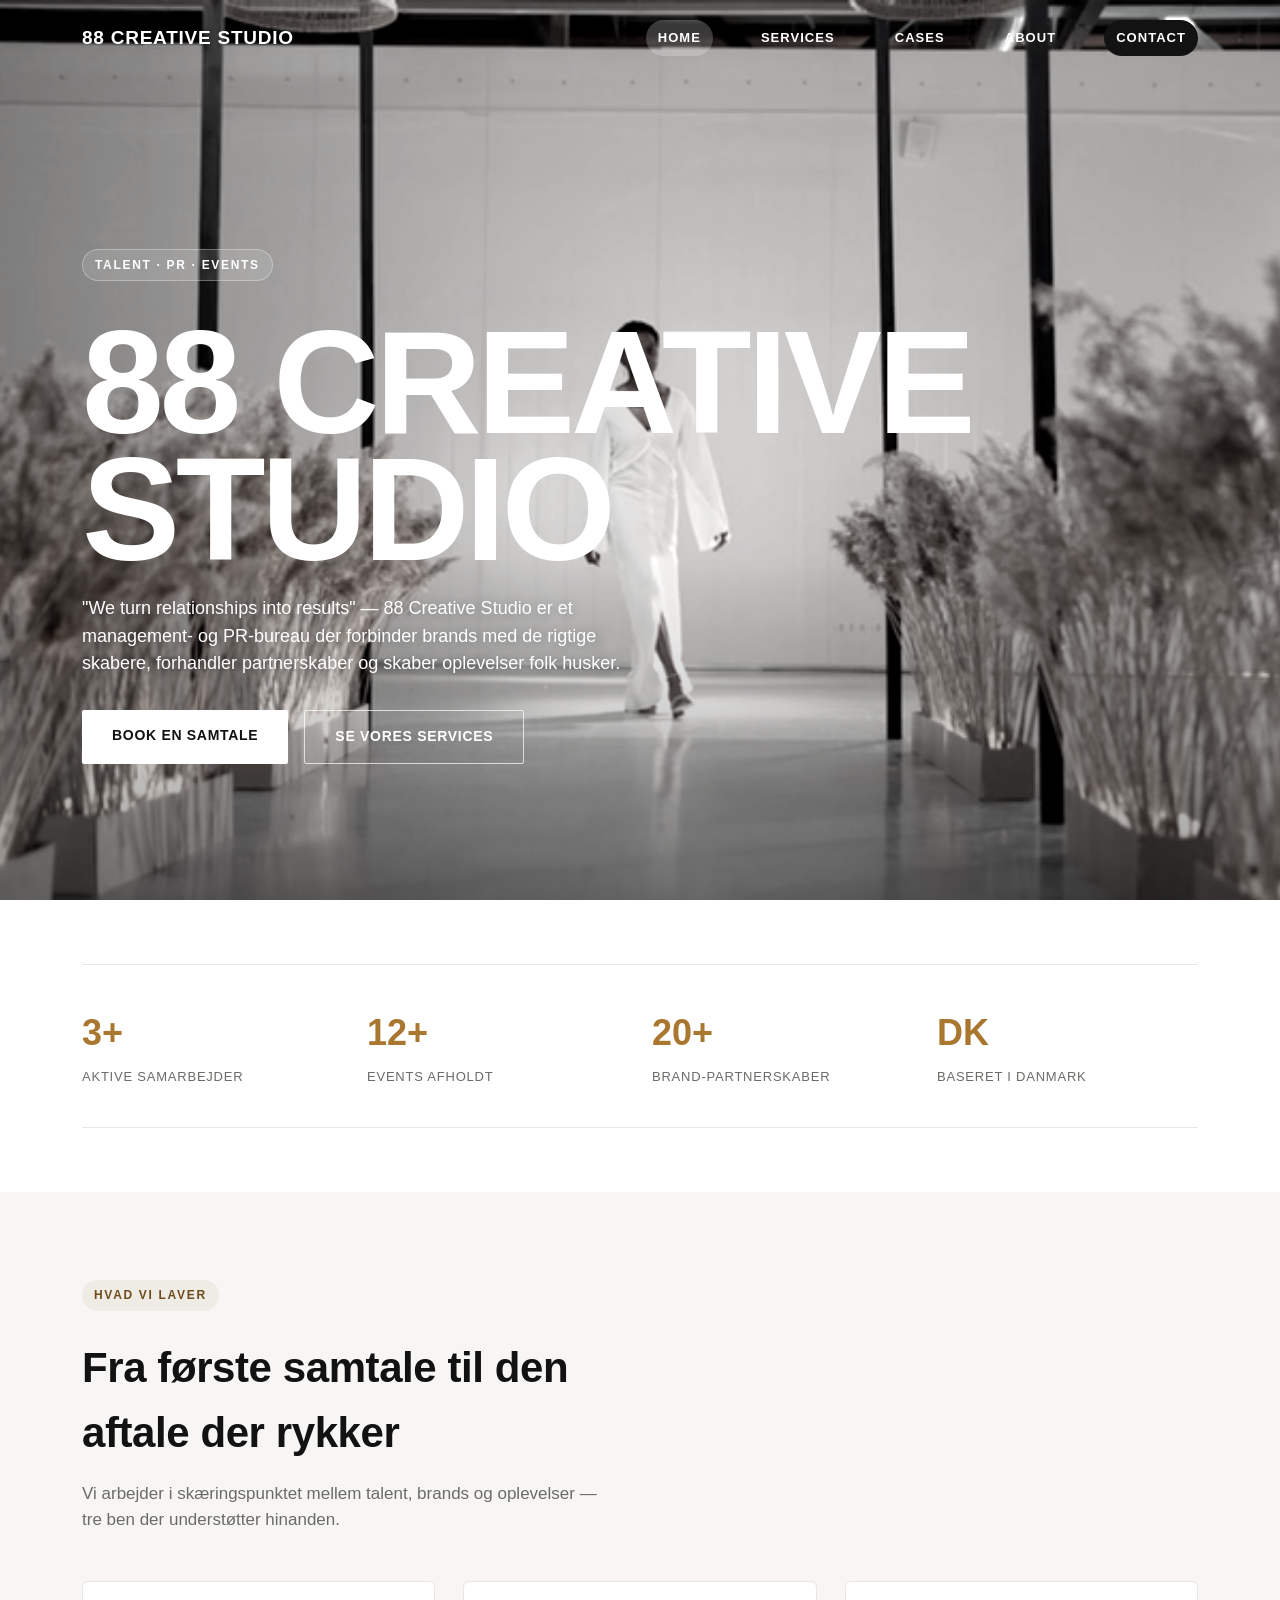
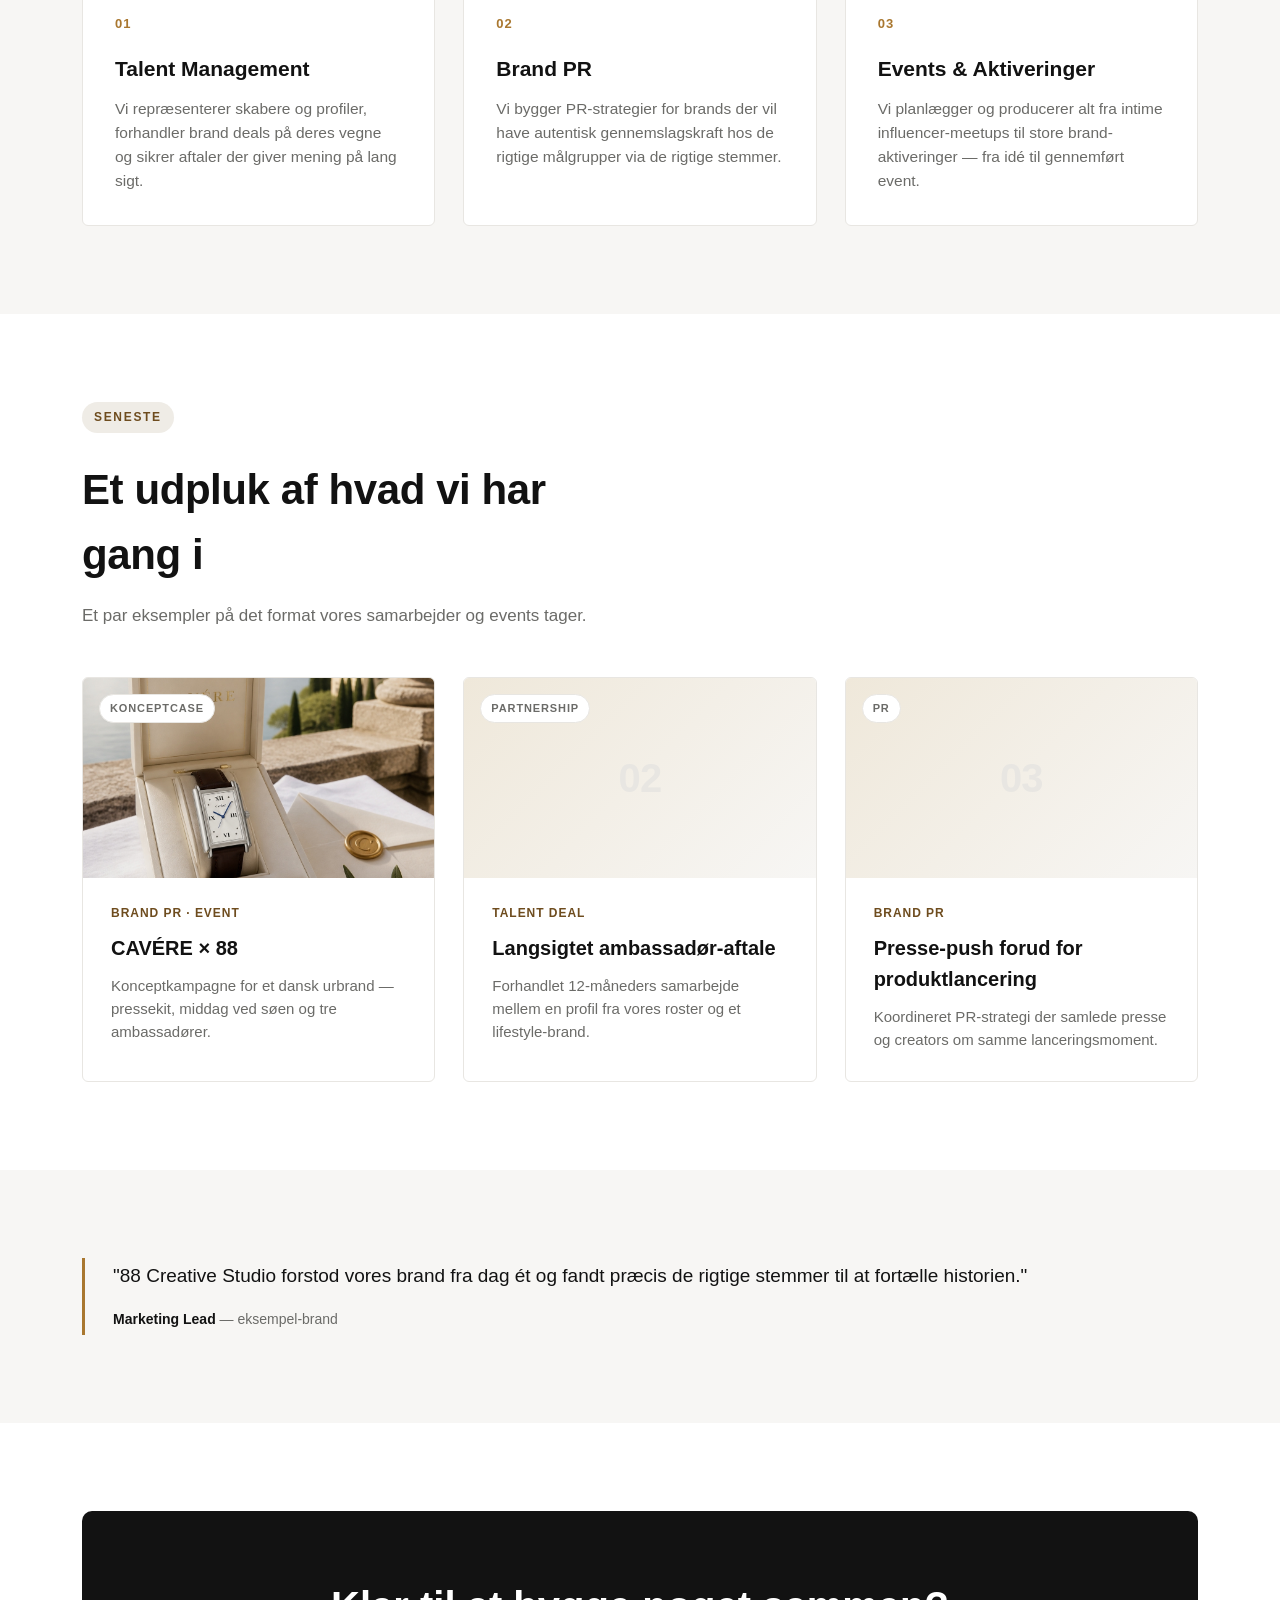
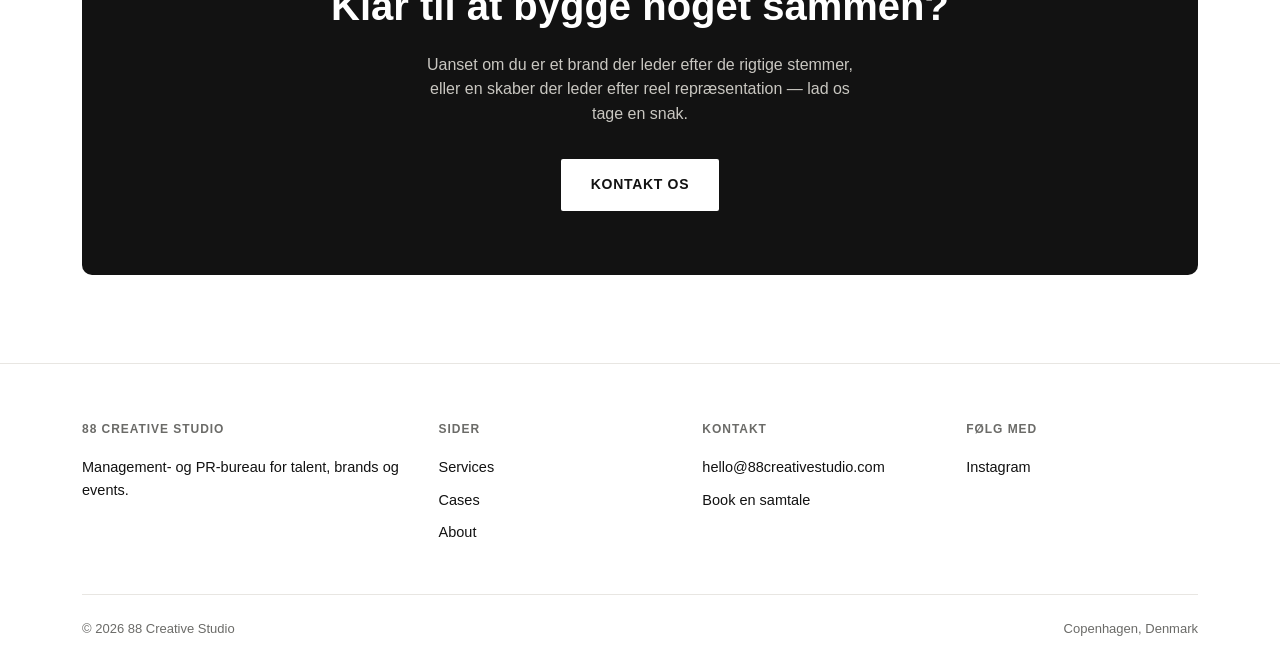
==== commit cfcda0db: "Add CAVÉRE × 88 concept case with AI-generated campaign visuals New case-cavere.html page, featured " ====
--- a/index.html
+++ b/index.html
@@ -104,14 +104,14 @@
       <p>Et par eksempler på det format vores samarbejder og events tager.</p>
     </div>
     <div class="grid-3">
-      <div class="case-card">
-        <div class="case-media"><span class="tag">Event</span><span class="mono-mark">01</span></div>
+      <a href="case-cavere.html" class="case-card">
+        <div class="case-media has-photo"><span class="tag">Konceptcase</span><img src="assets/photos/cavere/cavere-press-kit.jpg" alt="CAVÉRE pressekit i elfenbensfarvet læderæske ved Comosøen" loading="lazy"></div>
         <div class="case-body">
-          <div class="kicker">Brand Activation</div>
-          <h3>Launch-event for ny beauty-serie</h3>
-          <p>Intimt launch med 40 udvalgte creators og presse, produceret fra location til goodie bags.</p>
+          <div class="kicker">Brand PR · Event</div>
+          <h3>CAVÉRE × 88</h3>
+          <p>Konceptkampagne for et dansk urbrand — pressekit, middag ved søen og tre ambassadører.</p>
         </div>
-      </div>
+      </a>
       <div class="case-card">
         <div class="case-media"><span class="tag">Partnership</span><span class="mono-mark">02</span></div>
         <div class="case-body">
--- a/styles.css
+++ b/styles.css
@@ -712,3 +712,191 @@
     font-size: 15px;
   }
 }
+
+/* ---------- Case study page (CAVÉRE) ---------- */
+
+.case-hero {
+  position: relative;
+  min-height: 92vh;
+  display: flex;
+  align-items: flex-end;
+  background: var(--ink);
+  overflow: hidden;
+  padding: 0;
+}
+.case-hero > img {
+  position: absolute;
+  inset: 0;
+  width: 100%;
+  height: 100%;
+  object-fit: cover;
+  object-position: center 55%;
+}
+.case-hero::after {
+  content: "";
+  position: absolute;
+  inset: 0;
+  background: linear-gradient(180deg, rgba(0,0,0,0.25) 0%, rgba(0,0,0,0) 30%, rgba(0,0,0,0) 50%, rgba(0,0,0,0.6) 100%);
+  pointer-events: none;
+}
+.case-hero .wrap {
+  position: relative;
+  z-index: 2;
+  width: 100%;
+  padding-top: 140px;
+  padding-bottom: 56px;
+  color: #fff;
+}
+.case-hero .eyebrow {
+  background: rgba(255,255,255,0.14);
+  color: #fff;
+  border: 1px solid rgba(255,255,255,0.35);
+  backdrop-filter: blur(4px);
+}
+.case-hero h1 {
+  font-size: clamp(56px, 10vw, 160px);
+  font-weight: 800;
+  letter-spacing: -0.03em;
+  line-height: 0.9;
+  margin: 6px 0 22px;
+}
+.case-hero h1 .x { font-weight: 300; opacity: 0.8; }
+.case-hero .lead {
+  font-size: 19px;
+  max-width: 50ch;
+  margin: 0;
+  text-shadow: 0 1px 14px rgba(0,0,0,0.4);
+}
+
+section.concept-bar { padding: 22px 0; background: var(--paper-soft); border-bottom: 1px solid var(--line); }
+.concept-bar p { margin: 0; font-size: 14px; color: var(--muted); max-width: 90ch; }
+.concept-bar strong { color: var(--ink); }
+
+.case-facts {
+  display: grid;
+  grid-template-columns: repeat(4, 1fr);
+  gap: 24px;
+  border-top: 1px solid var(--ink);
+  padding-top: 22px;
+  margin-bottom: 72px;
+}
+.case-facts .k {
+  display: block;
+  font-size: 11px;
+  font-weight: 700;
+  letter-spacing: 0.12em;
+  text-transform: uppercase;
+  color: var(--muted);
+  margin-bottom: 6px;
+}
+.case-facts .v { font-size: 15px; font-weight: 600; }
+
+.case-brief .num {
+  display: block;
+  font-size: 12px;
+  font-weight: 700;
+  letter-spacing: 0.12em;
+  text-transform: uppercase;
+  color: var(--accent);
+  margin-bottom: 14px;
+}
+.case-brief h3 { font-size: 22px; font-weight: 800; margin: 0 0 10px; line-height: 1.2; }
+.case-brief p { color: var(--muted); margin: 0; }
+
+.case-split {
+  display: grid;
+  grid-template-columns: 1fr 1fr;
+  gap: 72px;
+  align-items: center;
+}
+.case-split.reverse { align-items: start; margin-top: 56px; }
+
+.case-photo { margin: 0; border-radius: 6px; overflow: hidden; background: var(--line); }
+.case-photo img { width: 100%; height: 100%; object-fit: cover; }
+.case-photo.tall { aspect-ratio: 4 / 5; }
+.case-photo.wide { aspect-ratio: 16 / 9; }
+
+.case-copy .phase {
+  display: block;
+  font-size: 12px;
+  font-weight: 700;
+  letter-spacing: 0.12em;
+  text-transform: uppercase;
+  color: var(--accent-ink);
+  margin-bottom: 14px;
+}
+.case-copy h2 {
+  font-size: clamp(26px, 3.4vw, 38px);
+  font-weight: 800;
+  letter-spacing: -0.01em;
+  line-height: 1.1;
+  margin: 0 0 16px;
+}
+.case-copy p { color: var(--muted); font-size: 17px; margin: 0; }
+
+.ticks { list-style: none; padding: 0; margin: 24px 0 0; }
+.ticks li {
+  position: relative;
+  padding: 10px 0 10px 26px;
+  border-top: 1px solid var(--line);
+  font-size: 15px;
+}
+.ticks li::before {
+  content: "";
+  position: absolute;
+  left: 2px;
+  top: 19px;
+  width: 10px;
+  height: 1.5px;
+  background: var(--accent);
+}
+
+section.dark .section-head .eyebrow { background: rgba(255,255,255,0.1); color: #e9d9bd; }
+.stats.on-dark { border-color: rgba(255,255,255,0.18); }
+.stats.on-dark .figure { color: #e9d9bd; }
+.stats.on-dark .label { color: #b8b6b1; }
+
+/* Featured case card (cases + home) */
+
+.case-feature {
+  display: grid;
+  grid-template-columns: 1.25fr 1fr;
+  border: 1px solid var(--line);
+  border-radius: 6px;
+  overflow: hidden;
+  background: var(--paper);
+  margin-bottom: 28px;
+  transition: border-color 0.2s ease;
+}
+.case-feature:hover { border-color: var(--ink); }
+.case-feature .cf-media { position: relative; min-height: 360px; }
+.case-feature .cf-media img { position: absolute; inset: 0; width: 100%; height: 100%; object-fit: cover; transition: transform 0.6s ease; }
+.case-feature:hover .cf-media img { transform: scale(1.03); }
+.case-feature .cf-media .tag {
+  position: absolute; top: 16px; left: 16px; z-index: 1;
+  font-size: 11px; font-weight: 700; letter-spacing: 0.08em; text-transform: uppercase;
+  background: rgba(255,255,255,0.92); padding: 5px 10px; border-radius: 999px; color: var(--ink);
+}
+.case-feature .cf-body { padding: 40px; display: flex; flex-direction: column; justify-content: center; }
+.case-feature .cf-body h3 { font-size: 30px; font-weight: 800; letter-spacing: -0.01em; margin: 0 0 12px; }
+.case-feature .cf-body p { color: var(--muted); margin: 0 0 22px; }
+.case-feature .cf-link { font-size: 13px; font-weight: 700; letter-spacing: 0.08em; text-transform: uppercase; }
+.case-feature .cf-link::after { content: " →"; }
+
+.case-media.has-photo { padding: 0; overflow: hidden; }
+.case-media.has-photo img { width: 100%; height: 100%; object-fit: cover; }
+a.case-card { display: block; transition: border-color 0.2s ease; }
+a.case-card:hover { border-color: var(--ink); }
+
+@media (max-width: 900px) {
+  .case-hero { min-height: 78vh; }
+  .case-hero > img { object-position: 60% 40%; }
+  .case-hero .wrap { padding-top: 110px; padding-bottom: 36px; }
+  .case-facts { grid-template-columns: 1fr 1fr; margin-bottom: 48px; }
+  .case-split { grid-template-columns: 1fr; gap: 32px; }
+  .case-split.reverse { margin-top: 36px; }
+  .case-feature { grid-template-columns: 1fr; }
+  .case-feature .cf-media { min-height: 0; aspect-ratio: 3 / 2; }
+  .case-feature .cf-body { padding: 28px; }
+  .stats.on-dark { grid-template-columns: 1fr 1fr; }
+}
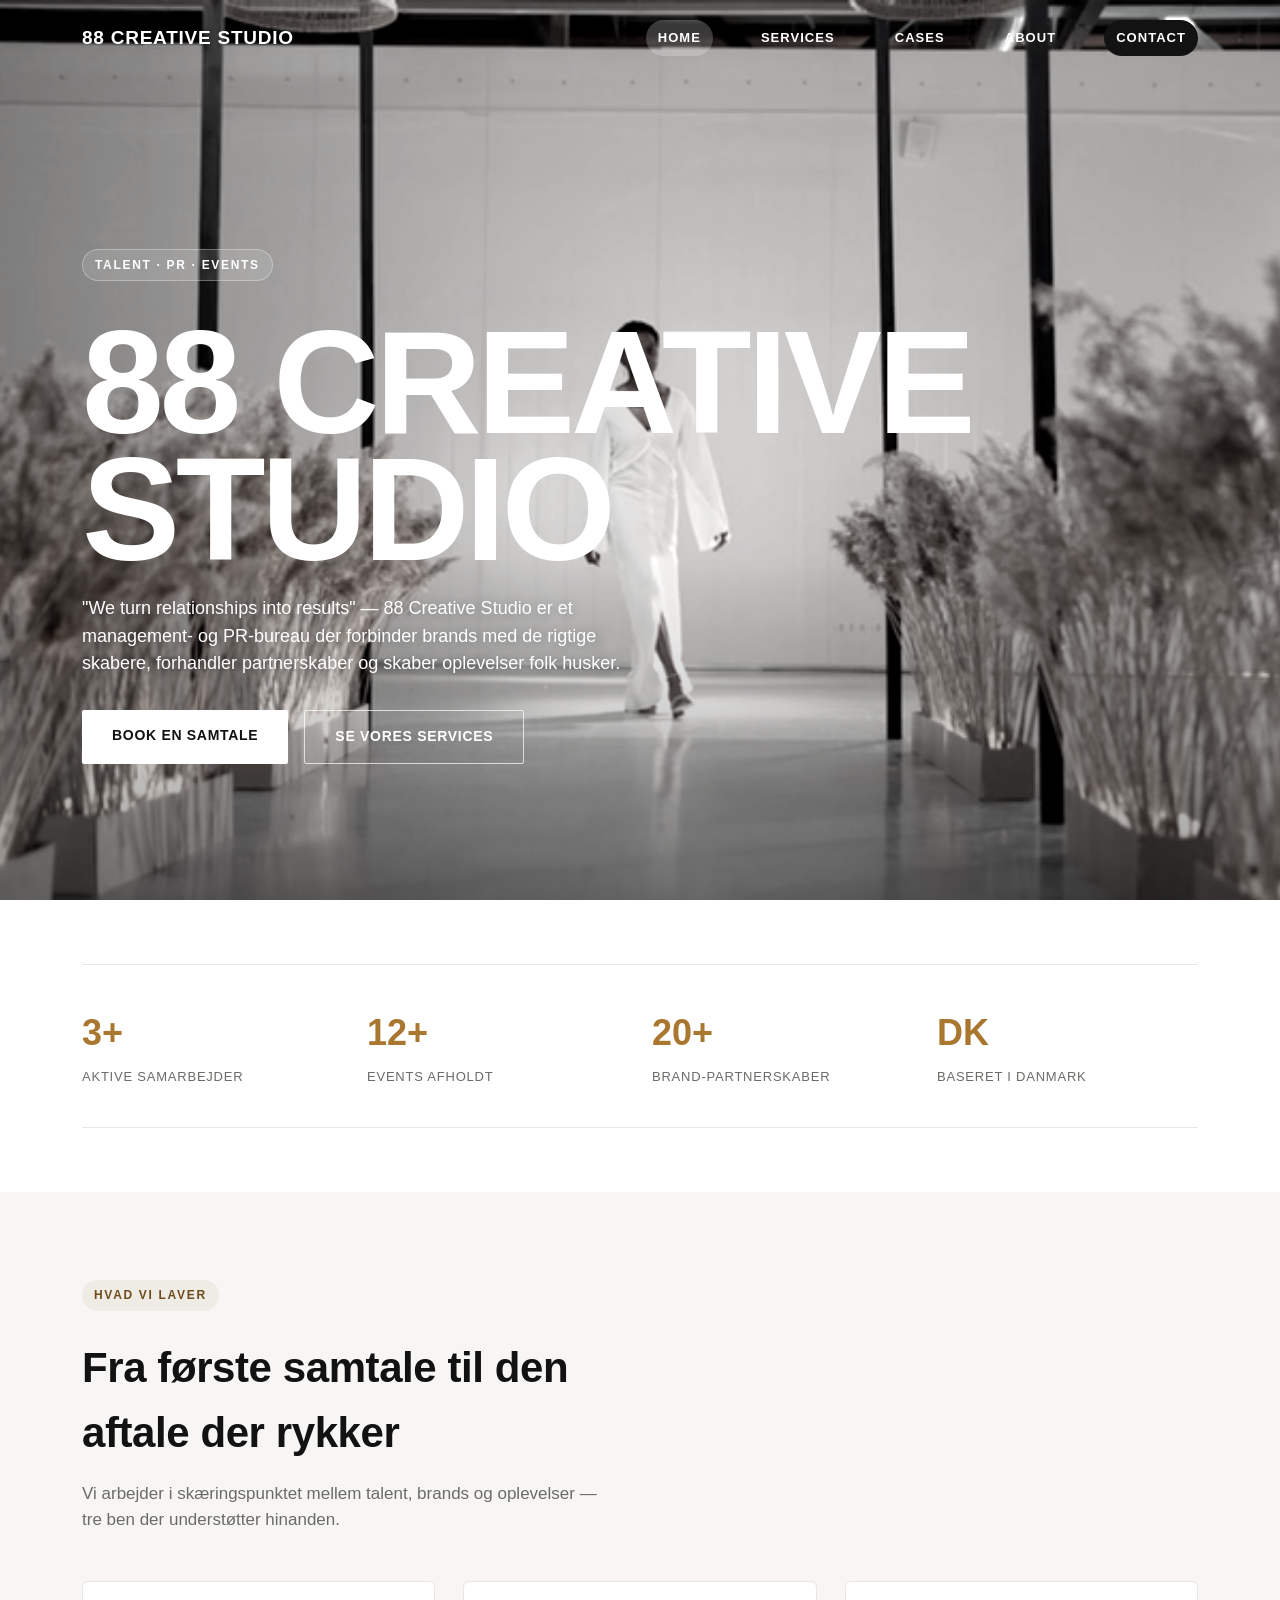
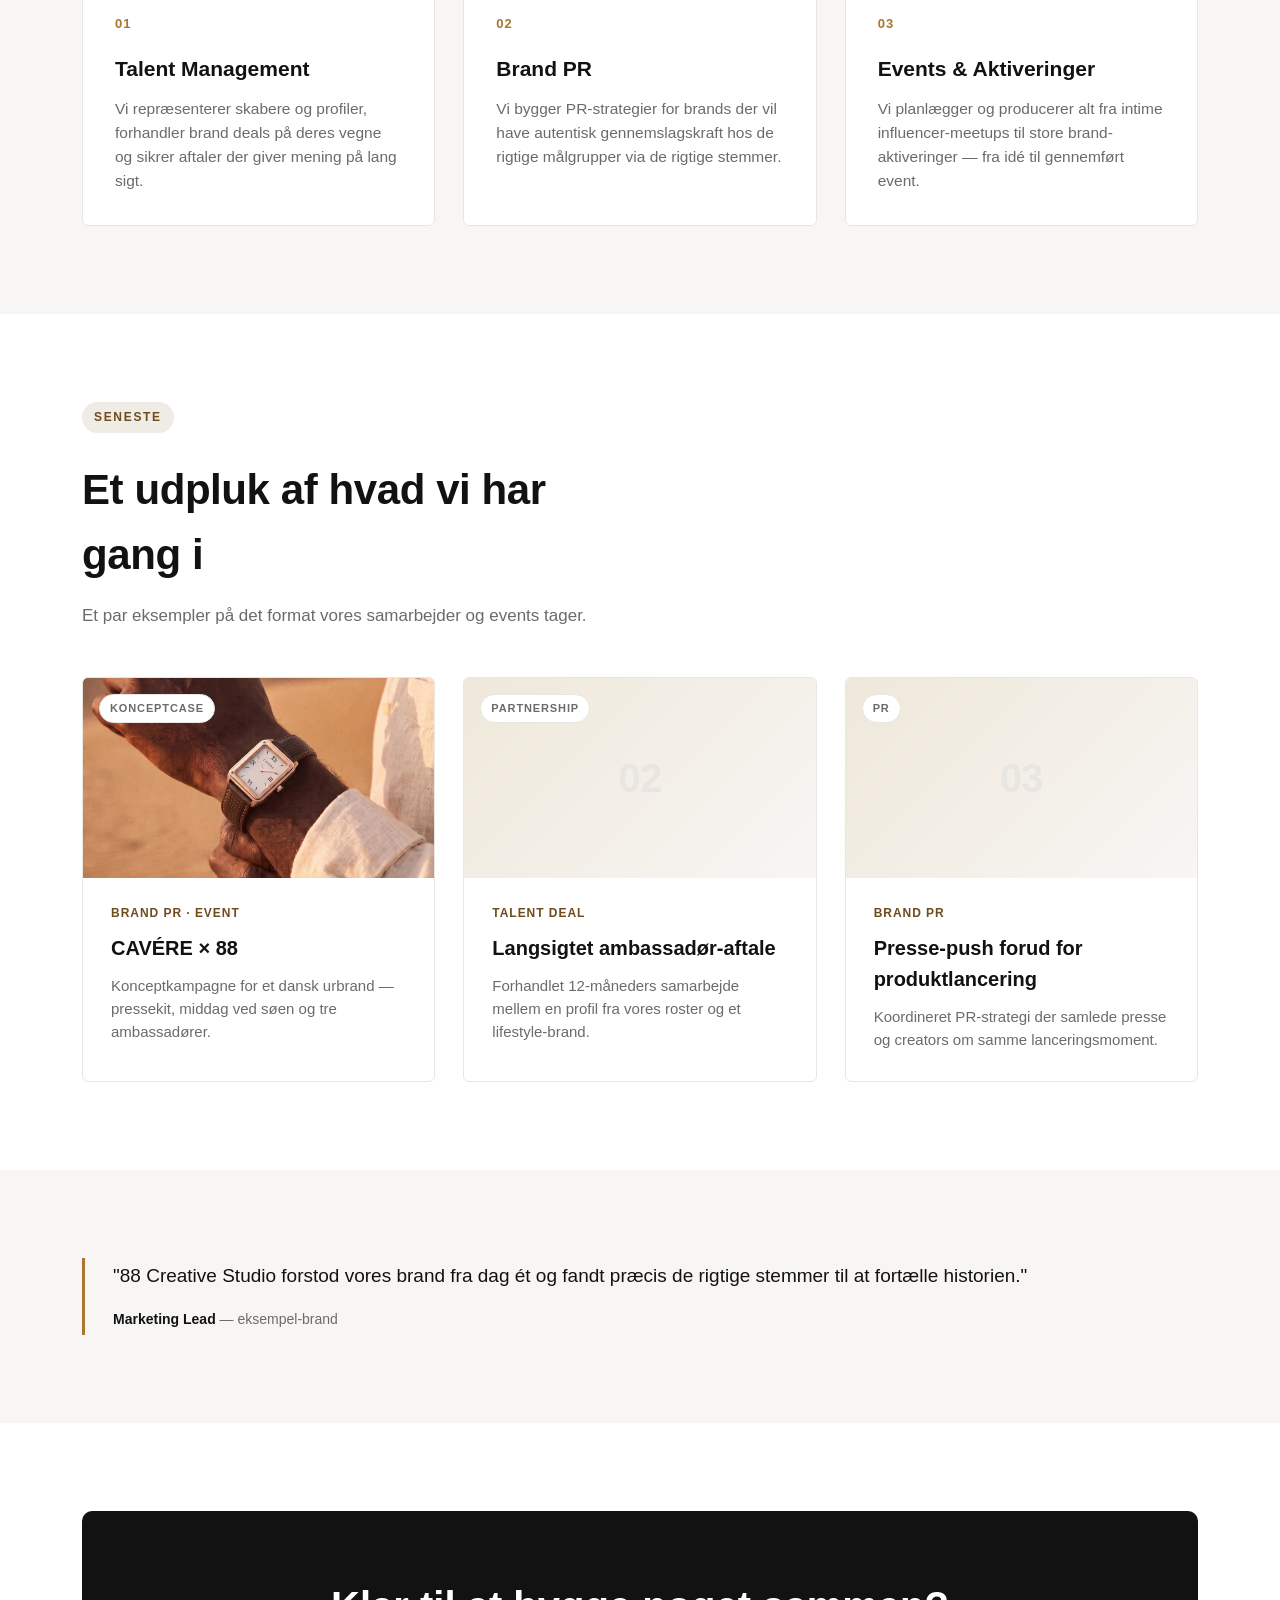
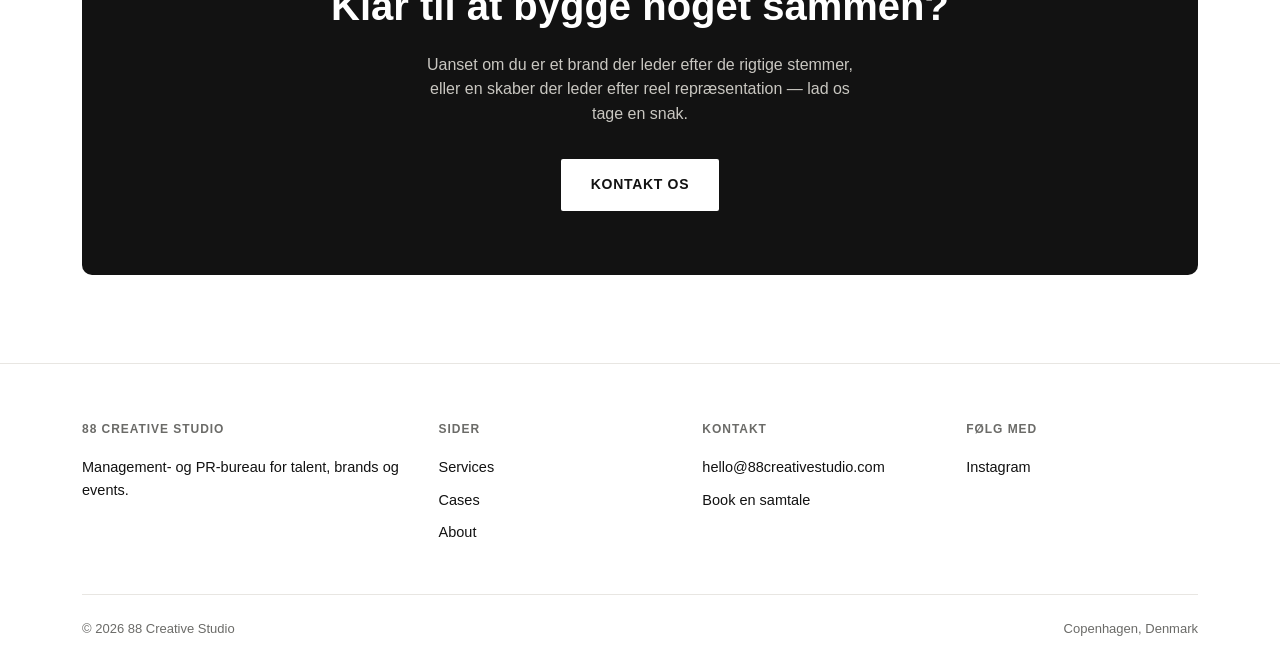
==== commit ce9c9b53: "CAVÉRE case: add desert wrist photo to Talent phase and homepage card Co-Authored-By: Claude Opus 5." ====
--- a/index.html
+++ b/index.html
@@ -105,7 +105,7 @@
     </div>
     <div class="grid-3">
       <a href="case-cavere.html" class="case-card">
-        <div class="case-media has-photo"><span class="tag">Konceptcase</span><img src="assets/photos/cavere/cavere-press-kit.jpg" alt="CAVÉRE pressekit i elfenbensfarvet læderæske ved Comosøen" loading="lazy"></div>
+        <div class="case-media has-photo"><span class="tag">Konceptcase</span><img src="assets/photos/cavere/cavere-desert-wrist.jpg" alt="CAVÉRE-ur i rosaguld på et håndled i ørkenen ved solnedgang" loading="lazy" style="object-position:50% 52%"></div>
         <div class="case-body">
           <div class="kicker">Brand PR · Event</div>
           <h3>CAVÉRE × 88</h3>
